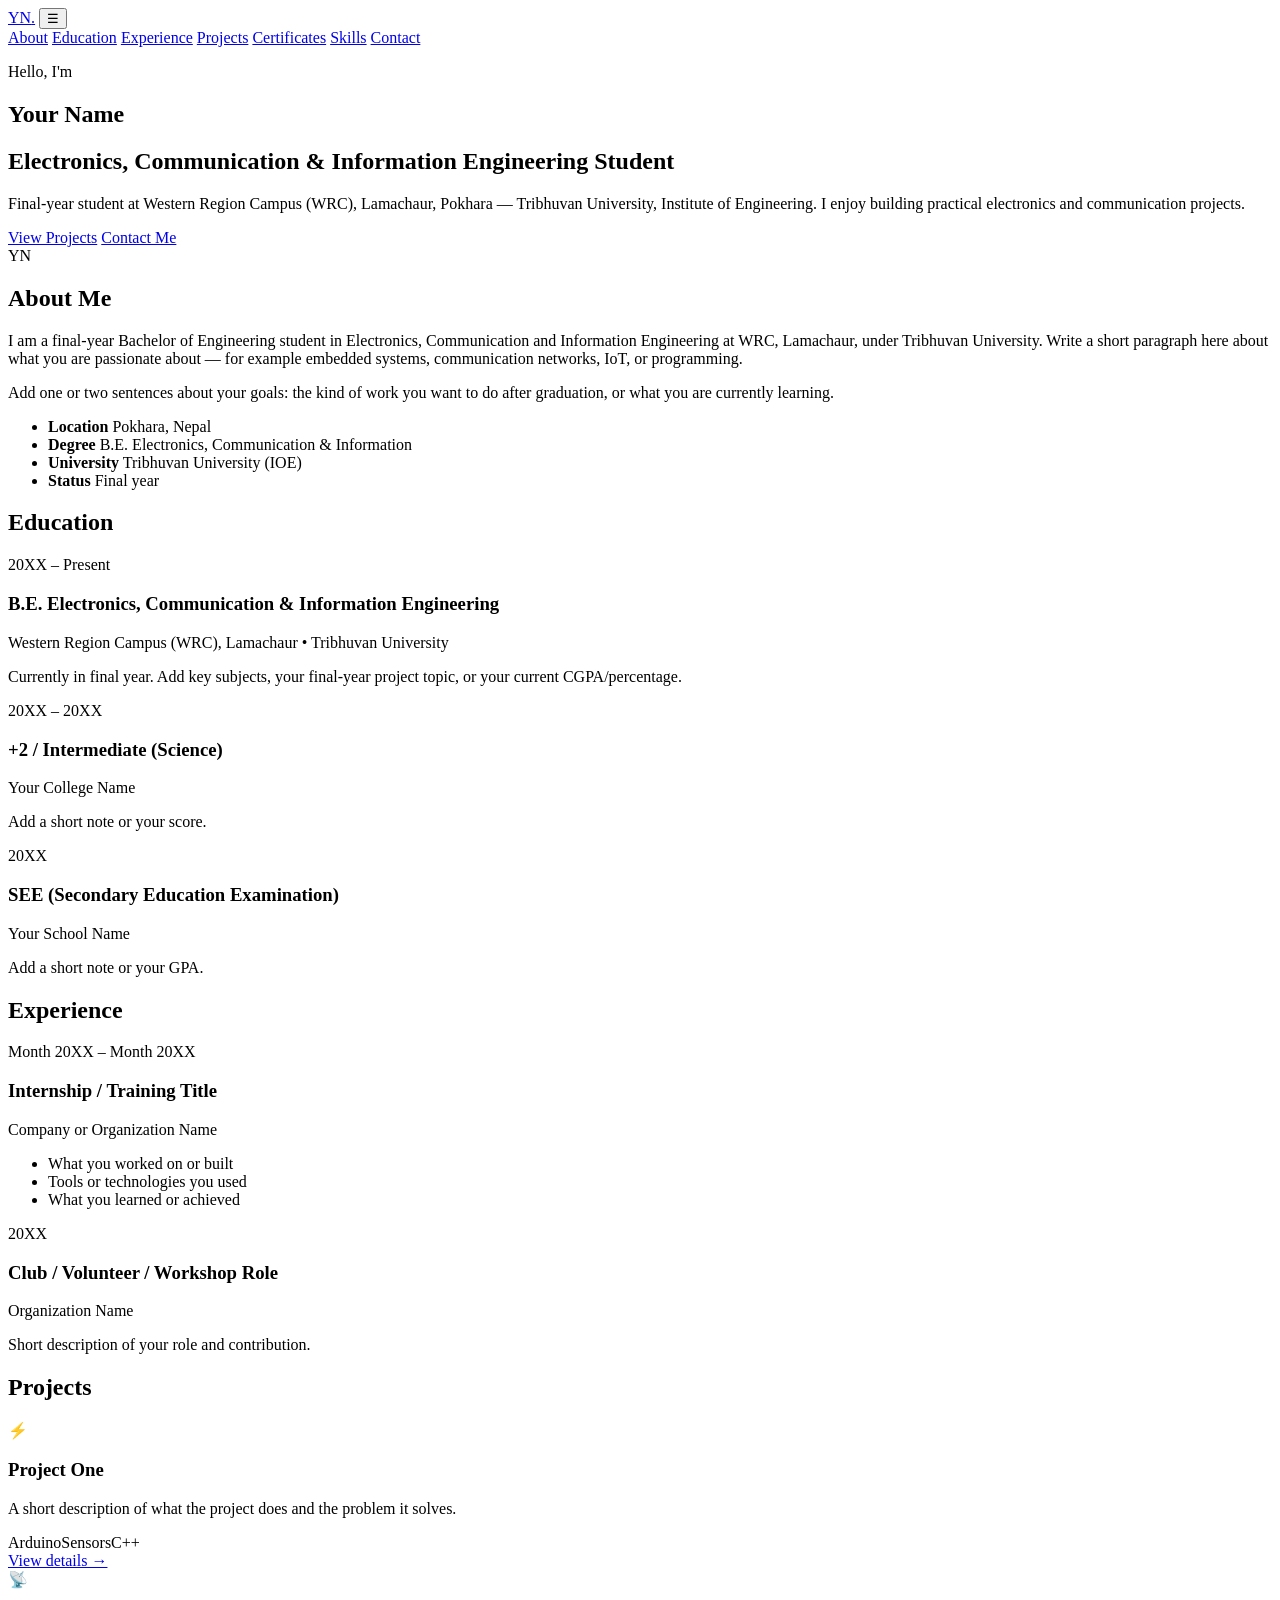
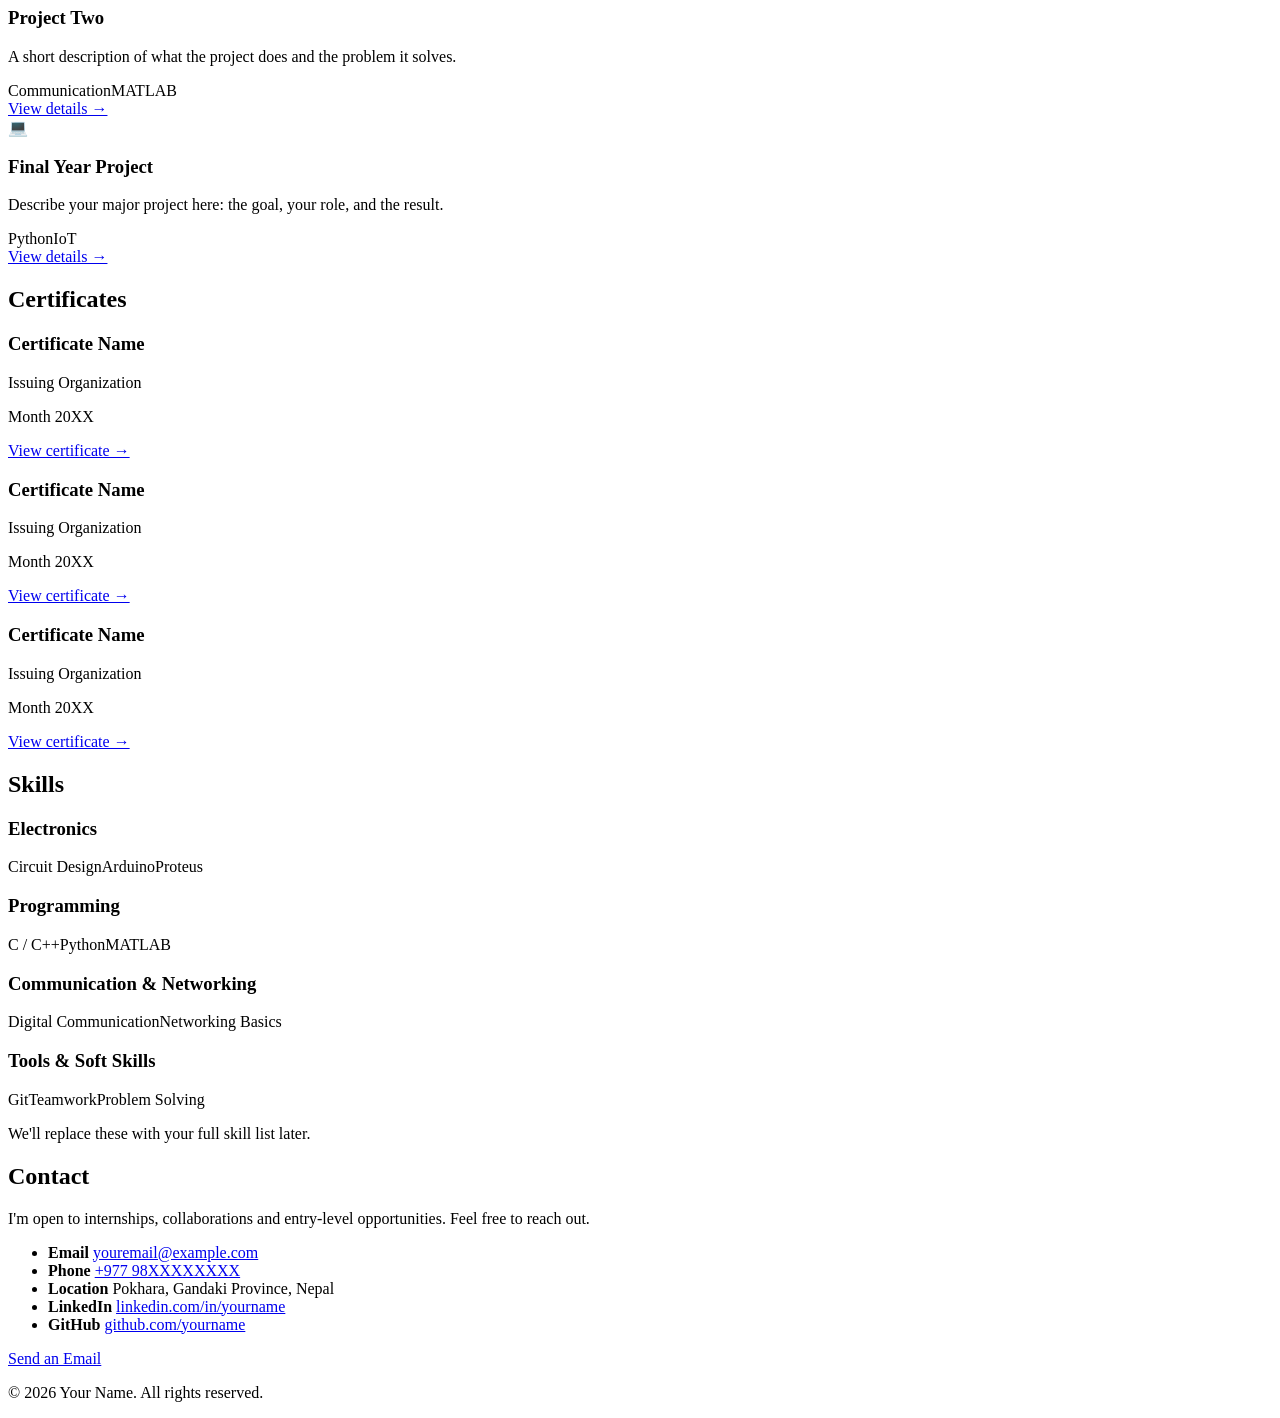
==== index.html @ 33288a75 "Update of code" ====
<!DOCTYPE html>
<html lang="en">
<head>
  <meta charset="utf-8" />
  <meta name="viewport" content="width=device-width, initial-scale=1" />
  <title>Your Name | Electronics & Communication Engineering</title>
  <meta name="description" content="Portfolio of Your Name, final-year Electronics, Communication and Information Engineering student at WRC, Lamachaur, Tribhuvan University." />
  <link rel="stylesheet" href="style.css" />
</head>
<body>

  <!-- ===== NAVIGATION ===== -->
  <header class="nav">
    <div class="container nav-inner">
      <a href="#home" class="logo">YN<span>.</span></a>
      <button class="menu-btn" aria-label="Toggle menu" onclick="document.querySelector('.nav-links').classList.toggle('open')">&#9776;</button>
      <nav class="nav-links" onclick="this.classList.remove('open')">
        <a href="#about">About</a>
        <a href="#education">Education</a>
        <a href="#experience">Experience</a>
        <a href="#projects">Projects</a>
        <a href="#certificates">Certificates</a>
        <a href="#skills">Skills</a>
        <a href="#contact" class="btn small">Contact</a>
      </nav>
    </div>
  </header>

  <!-- ===== HERO ===== -->
  <section id="home" class="hero">
    <div class="container hero-inner">
      <div class="hero-text">
        <p class="eyebrow">Hello, I'm</p>
        <h1>Your Name</h1>
        <h2>Electronics, Communication &amp; Information Engineering Student</h2>
        <p class="lead">Final-year student at Western Region Campus (WRC), Lamachaur, Pokhara &mdash; Tribhuvan University, Institute of Engineering. I enjoy building practical electronics and communication projects.</p>
        <div class="hero-actions">
          <a href="#projects" class="btn">View Projects</a>
          <a href="#contact" class="btn outline">Contact Me</a>
        </div>
      </div>
      <div class="hero-photo">
        <!-- Replace with your photo: put it in an "images" folder and use <img src="images/me.jpg" alt="Your Name"> -->
        <div class="photo-placeholder">YN</div>
      </div>
    </div>
  </section>

  <main>

    <!-- ===== ABOUT ===== -->
    <section id="about" class="section">
      <div class="container">
        <h2 class="section-title">About Me</h2>
        <div class="about-grid">
          <div>
            <p>I am a final-year Bachelor of Engineering student in Electronics, Communication and Information Engineering at WRC, Lamachaur, under Tribhuvan University. Write a short paragraph here about what you are passionate about &mdash; for example embedded systems, communication networks, IoT, or programming.</p>
            <p>Add one or two sentences about your goals: the kind of work you want to do after graduation, or what you are currently learning.</p>
          </div>
          <ul class="facts">
            <li><strong>Location</strong> Pokhara, Nepal</li>
            <li><strong>Degree</strong> B.E. Electronics, Communication &amp; Information</li>
            <li><strong>University</strong> Tribhuvan University (IOE)</li>
            <li><strong>Status</strong> Final year</li>
          </ul>
        </div>
      </div>
    </section>

    <!-- ===== EDUCATION ===== -->
    <section id="education" class="section alt">
      <div class="container">
        <h2 class="section-title">Education</h2>
        <div class="timeline">
          <div class="item">
            <span class="date">20XX &ndash; Present</span>
            <h3>B.E. Electronics, Communication &amp; Information Engineering</h3>
            <p class="place">Western Region Campus (WRC), Lamachaur &bull; Tribhuvan University</p>
            <p>Currently in final year. Add key subjects, your final-year project topic, or your current CGPA/percentage.</p>
          </div>
          <div class="item">
            <span class="date">20XX &ndash; 20XX</span>
            <h3>+2 / Intermediate (Science)</h3>
            <p class="place">Your College Name</p>
            <p>Add a short note or your score.</p>
          </div>
          <div class="item">
            <span class="date">20XX</span>
            <h3>SEE (Secondary Education Examination)</h3>
            <p class="place">Your School Name</p>
            <p>Add a short note or your GPA.</p>
          </div>
        </div>
      </div>
    </section>

    <!-- ===== EXPERIENCE ===== -->
    <section id="experience" class="section">
      <div class="container">
        <h2 class="section-title">Experience</h2>
        <div class="timeline">
          <div class="item">
            <span class="date">Month 20XX &ndash; Month 20XX</span>
            <h3>Internship / Training Title</h3>
            <p class="place">Company or Organization Name</p>
            <ul>
              <li>What you worked on or built</li>
              <li>Tools or technologies you used</li>
              <li>What you learned or achieved</li>
            </ul>
          </div>
          <div class="item">
            <span class="date">20XX</span>
            <h3>Club / Volunteer / Workshop Role</h3>
            <p class="place">Organization Name</p>
            <p>Short description of your role and contribution.</p>
          </div>
        </div>
      </div>
    </section>

    <!-- ===== PROJECTS ===== -->
    <section id="projects" class="section alt">
      <div class="container">
        <h2 class="section-title">Projects</h2>
        <div class="cards">
          <article class="card">
            <div class="card-top">&#9889;</div>
            <h3>Project One</h3>
            <p>A short description of what the project does and the problem it solves.</p>
            <div class="tags"><span>Arduino</span><span>Sensors</span><span>C++</span></div>
            <a href="#" class="link">View details &rarr;</a>
          </article>
          <article class="card">
            <div class="card-top">&#128225;</div>
            <h3>Project Two</h3>
            <p>A short description of what the project does and the problem it solves.</p>
            <div class="tags"><span>Communication</span><span>MATLAB</span></div>
            <a href="#" class="link">View details &rarr;</a>
          </article>
          <article class="card">
            <div class="card-top">&#128187;</div>
            <h3>Final Year Project</h3>
            <p>Describe your major project here: the goal, your role, and the result.</p>
            <div class="tags"><span>Python</span><span>IoT</span></div>
            <a href="#" class="link">View details &rarr;</a>
          </article>
        </div>
      </div>
    </section>

    <!-- ===== CERTIFICATES ===== -->
    <section id="certificates" class="section">
      <div class="container">
        <h2 class="section-title">Certificates</h2>
        <div class="cards">
          <article class="card cert">
            <h3>Certificate Name</h3>
            <p class="place">Issuing Organization</p>
            <p class="date-line">Month 20XX</p>
            <a href="#" class="link">View certificate &rarr;</a>
          </article>
          <article class="card cert">
            <h3>Certificate Name</h3>
            <p class="place">Issuing Organization</p>
            <p class="date-line">Month 20XX</p>
            <a href="#" class="link">View certificate &rarr;</a>
          </article>
          <article class="card cert">
            <h3>Certificate Name</h3>
            <p class="place">Issuing Organization</p>
            <p class="date-line">Month 20XX</p>
            <a href="#" class="link">View certificate &rarr;</a>
          </article>
        </div>
      </div>
    </section>

    <!-- ===== SKILLS ===== -->
    <section id="skills" class="section alt">
      <div class="container">
        <h2 class="section-title">Skills</h2>
        <div class="skills">
          <div class="skill-group">
            <h3>Electronics</h3>
            <div class="tags"><span>Circuit Design</span><span>Arduino</span><span>Proteus</span></div>
          </div>
          <div class="skill-group">
            <h3>Programming</h3>
            <div class="tags"><span>C / C++</span><span>Python</span><span>MATLAB</span></div>
          </div>
          <div class="skill-group">
            <h3>Communication &amp; Networking</h3>
            <div class="tags"><span>Digital Communication</span><span>Networking Basics</span></div>
          </div>
          <div class="skill-group">
            <h3>Tools &amp; Soft Skills</h3>
            <div class="tags"><span>Git</span><span>Teamwork</span><span>Problem Solving</span></div>
          </div>
        </div>
        <p class="note">We'll replace these with your full skill list later.</p>
      </div>
    </section>

    <!-- ===== CONTACT ===== -->
    <section id="contact" class="section">
      <div class="container">
        <h2 class="section-title">Contact</h2>
        <div class="contact-box">
          <p>I'm open to internships, collaborations and entry-level opportunities. Feel free to reach out.</p>
          <ul class="contact-list">
            <li><strong>Email</strong> <a href="mailto:youremail@example.com">youremail@example.com</a></li>
            <li><strong>Phone</strong> <a href="tel:+9779800000000">+977 98XXXXXXXX</a></li>
            <li><strong>Location</strong> Pokhara, Gandaki Province, Nepal</li>
            <li><strong>LinkedIn</strong> <a href="#">linkedin.com/in/yourname</a></li>
            <li><strong>GitHub</strong> <a href="#">github.com/yourname</a></li>
          </ul>
          <a href="mailto:youremail@example.com" class="btn">Send an Email</a>
        </div>
      </div>
    </section>

  </main>

  <footer class="footer">
    <div class="container">
      <p>&copy; <span id="year">2026</span> Your Name. All rights reserved.</p>
    </div>
  </footer>

  <script>
    document.getElementById('year').textContent = new Date().getFullYear();
  </script>
</body>
</html>
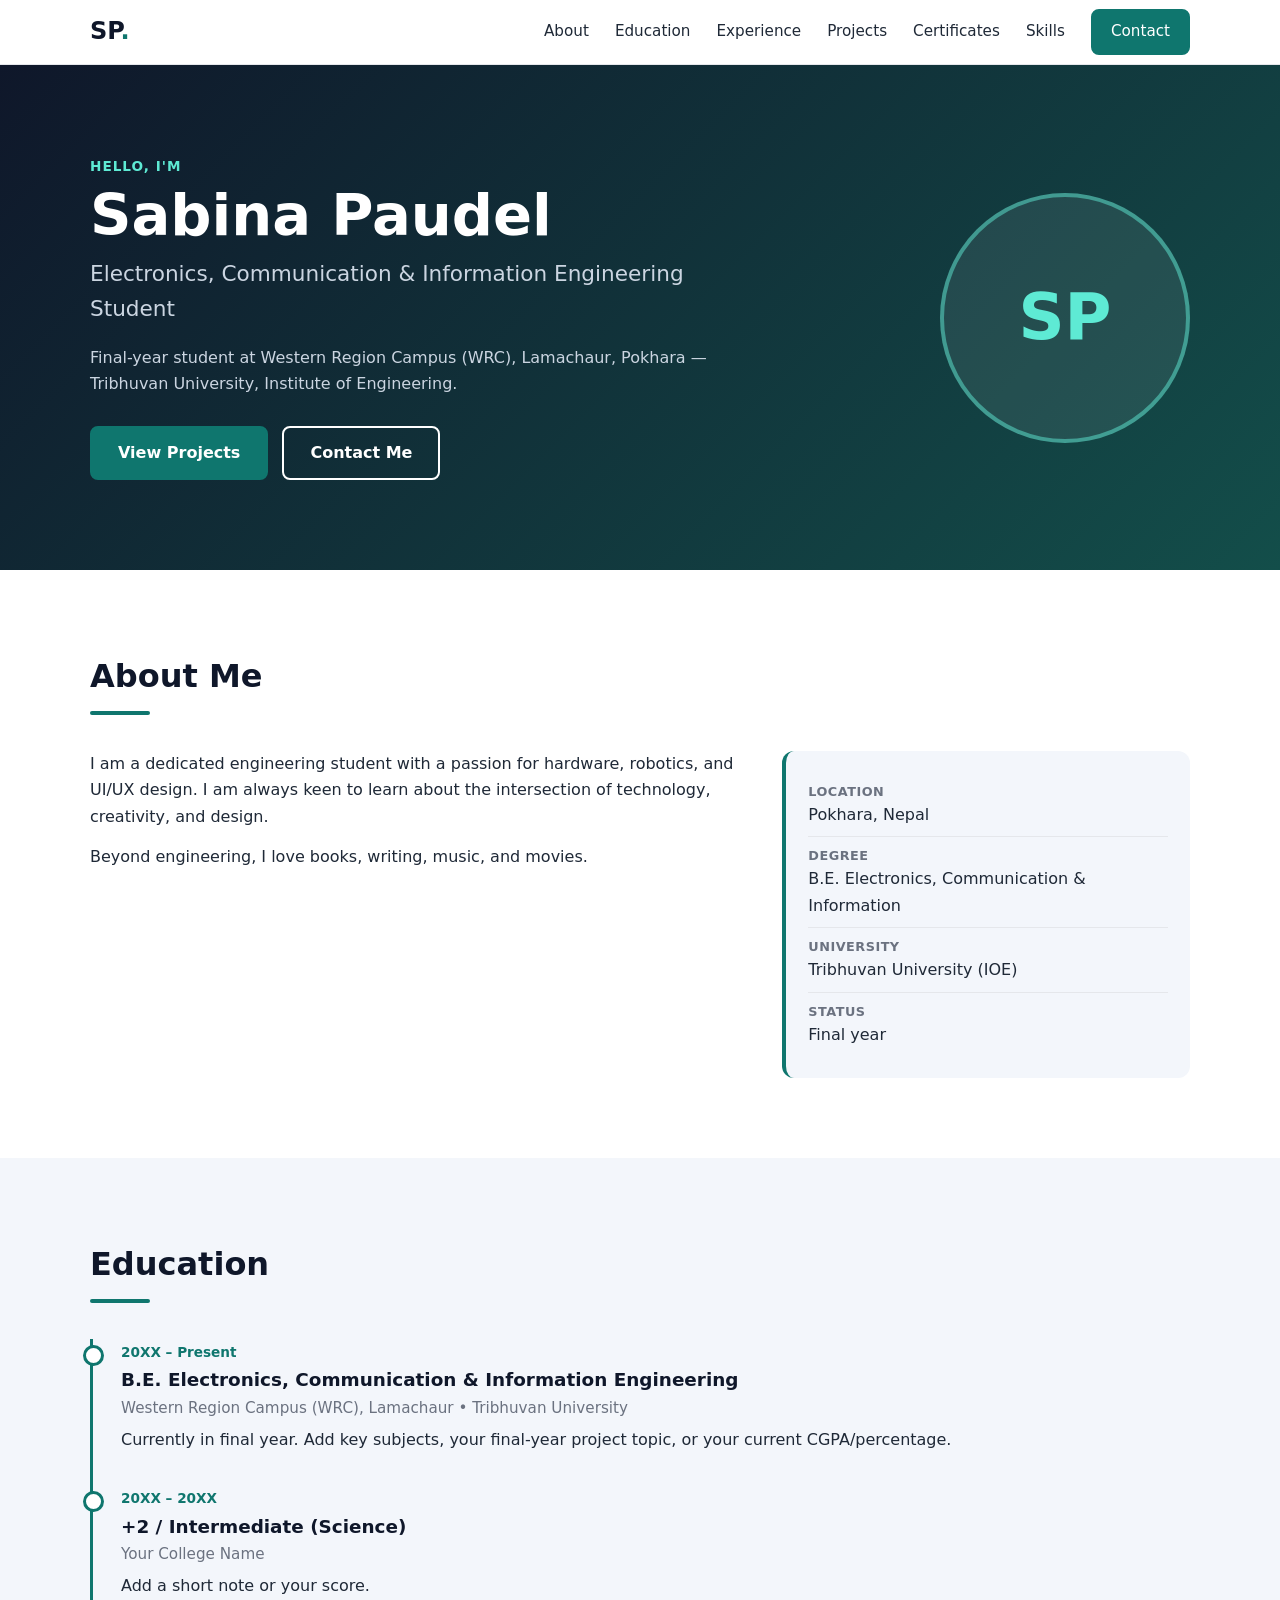
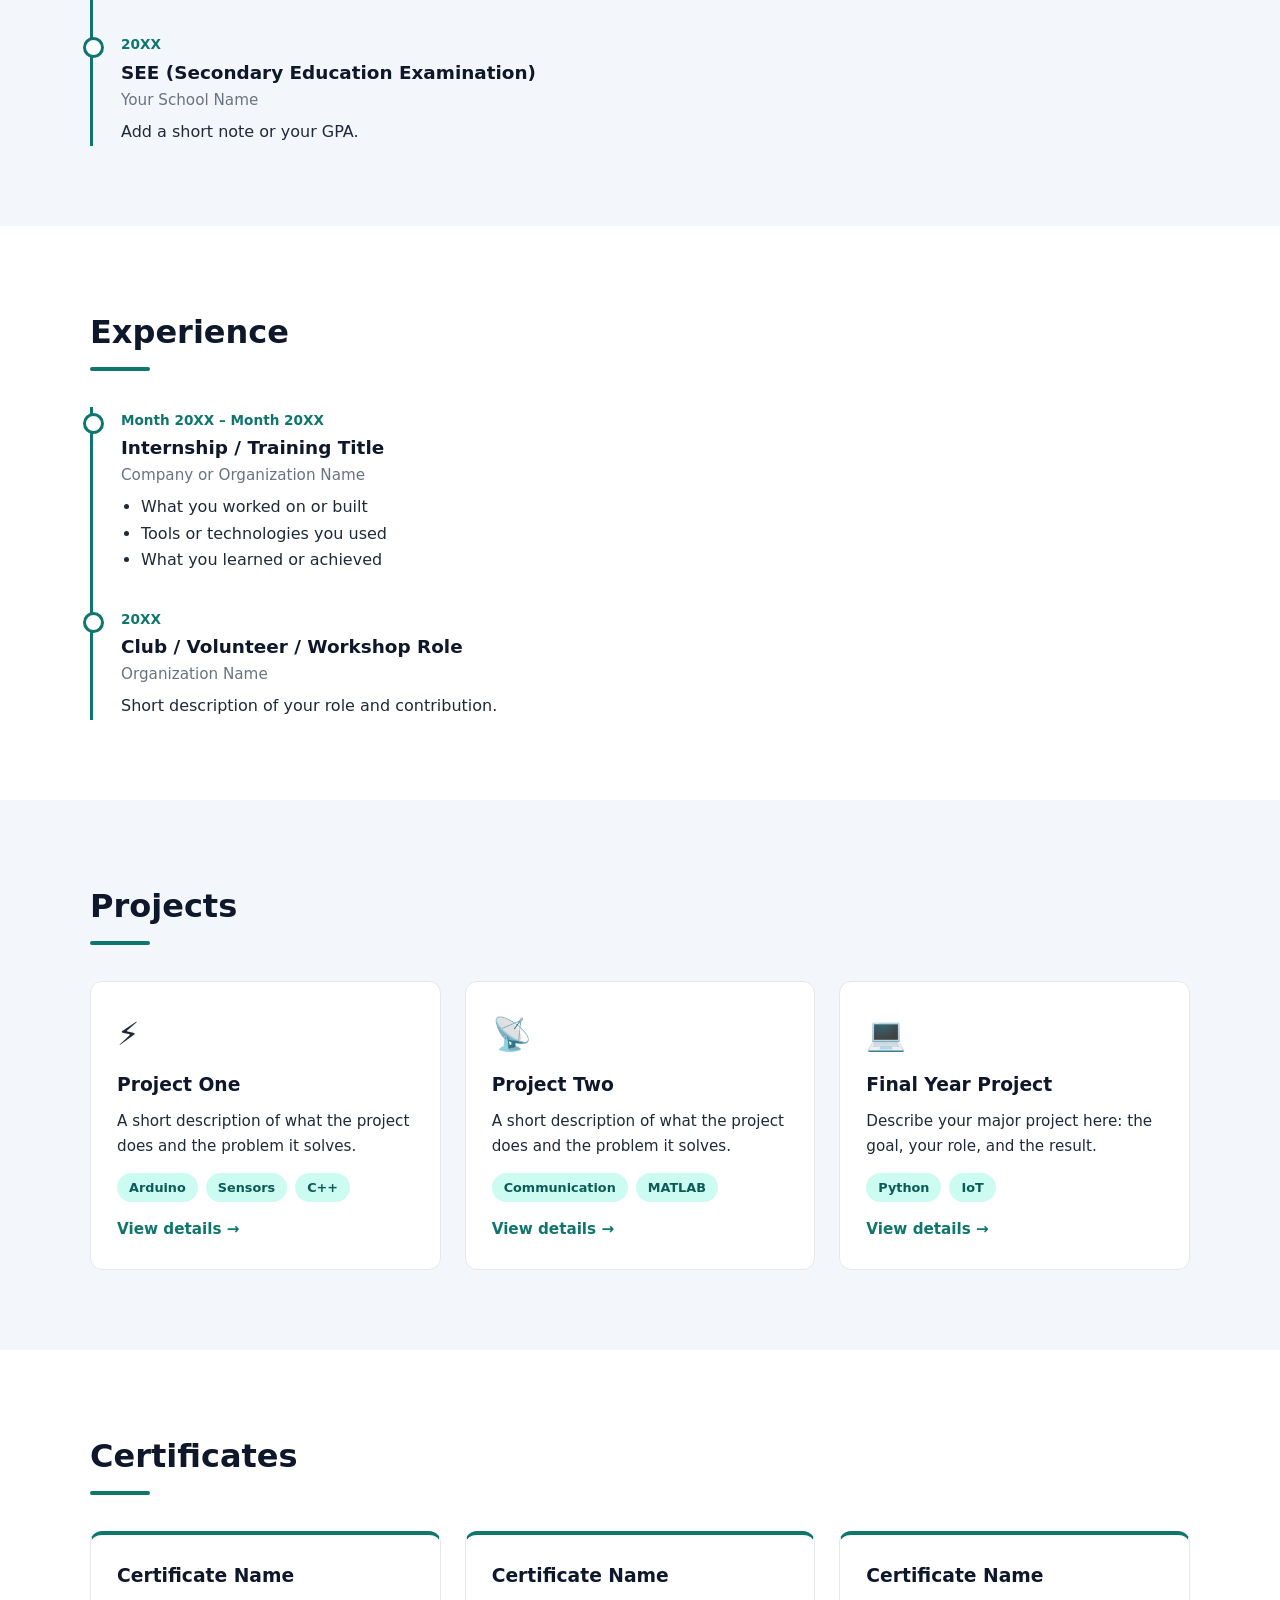
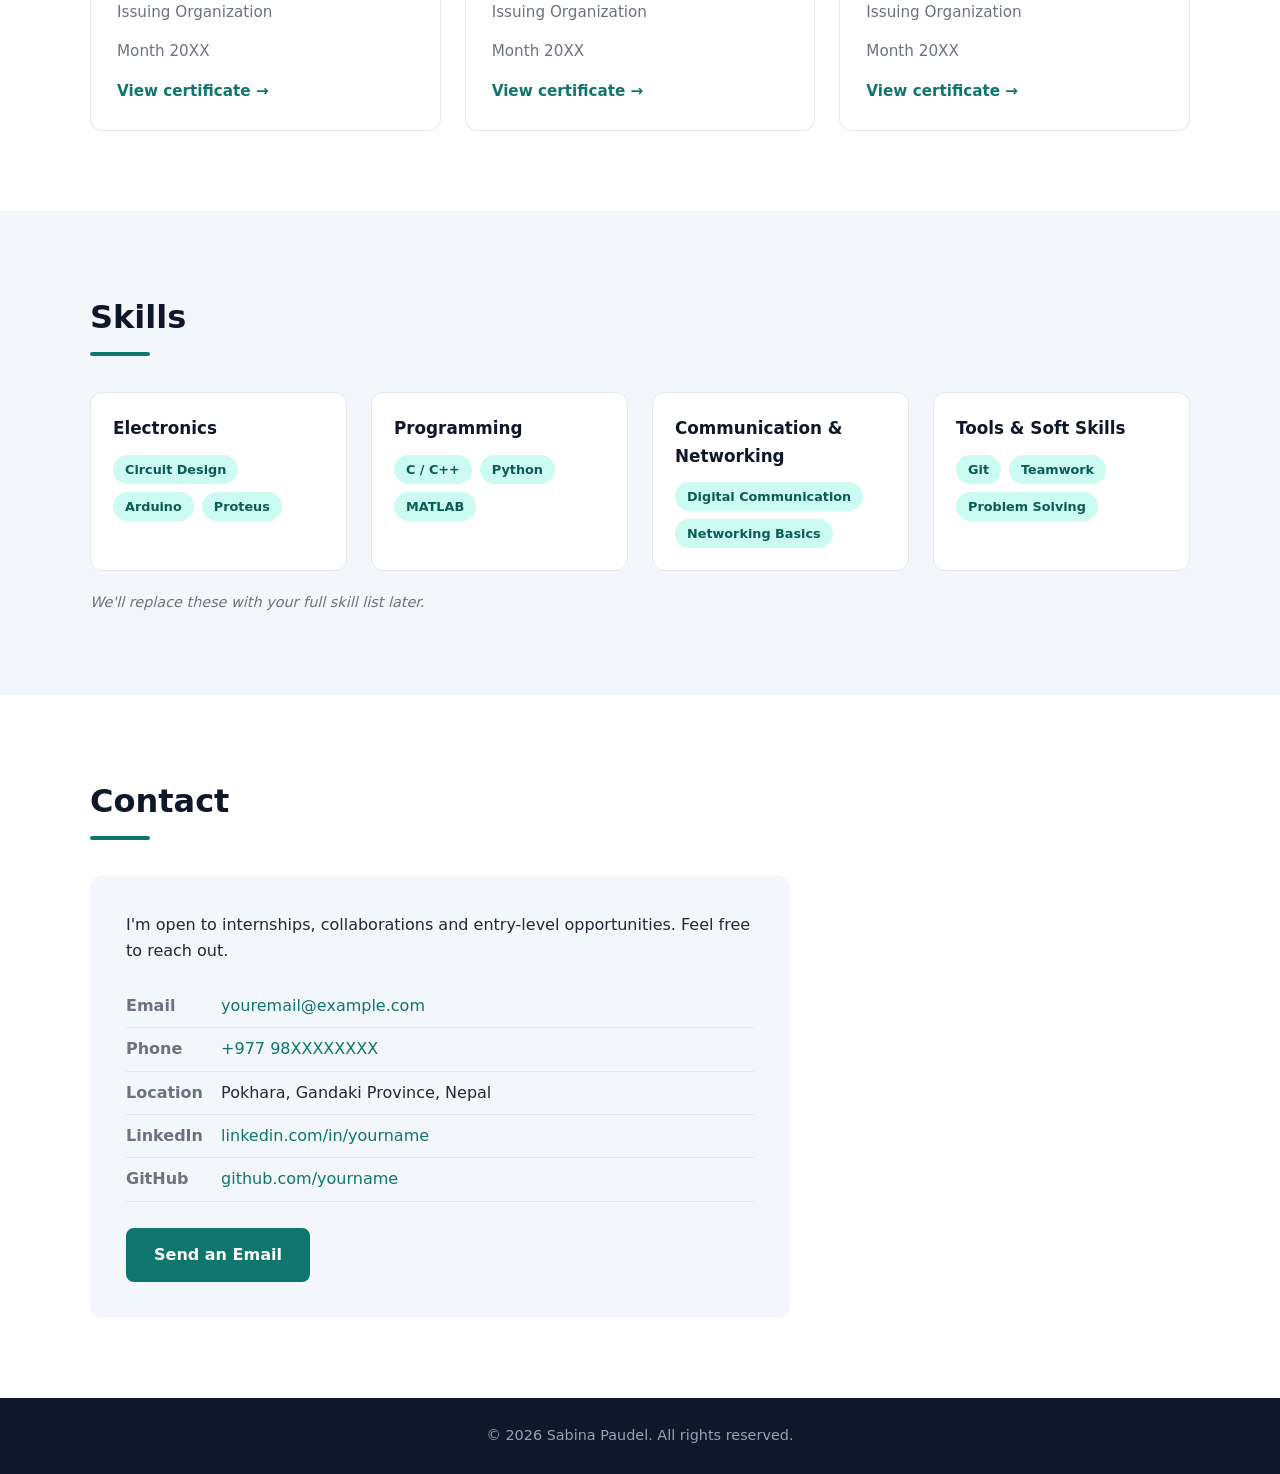
==== commit 037ef2f4: "Update index.html with new personal details" ====
--- a/index.html
+++ b/index.html
@@ -3,8 +3,8 @@
 <head>
   <meta charset="utf-8" />
   <meta name="viewport" content="width=device-width, initial-scale=1" />
-  <title>Your Name | Electronics & Communication Engineering</title>
-  <meta name="description" content="Portfolio of Your Name, final-year Electronics, Communication and Information Engineering student at WRC, Lamachaur, Tribhuvan University." />
+  <title>Sabina Paudel | Electronics & Communication Engineering</title>
+  <meta name="description" content="Portfolio of Sabina Paudel, final-year Electronics, Communication and Information Engineering student at WRC, Lamachaur, Tribhuvan University." />
   <link rel="stylesheet" href="style.css" />
 </head>
 <body>
@@ -12,7 +12,7 @@
   <!-- ===== NAVIGATION ===== -->
   <header class="nav">
     <div class="container nav-inner">
-      <a href="#home" class="logo">YN<span>.</span></a>
+      <a href="#home" class="logo">SP<span>.</span></a>
       <button class="menu-btn" aria-label="Toggle menu" onclick="document.querySelector('.nav-links').classList.toggle('open')">&#9776;</button>
       <nav class="nav-links" onclick="this.classList.remove('open')">
         <a href="#about">About</a>
@@ -31,17 +31,17 @@
     <div class="container hero-inner">
       <div class="hero-text">
         <p class="eyebrow">Hello, I'm</p>
-        <h1>Your Name</h1>
+        <h1>Sabina Paudel</h1>
         <h2>Electronics, Communication &amp; Information Engineering Student</h2>
-        <p class="lead">Final-year student at Western Region Campus (WRC), Lamachaur, Pokhara &mdash; Tribhuvan University, Institute of Engineering. I enjoy building practical electronics and communication projects.</p>
+        <p class="lead">Final-year student at Western Region Campus (WRC), Lamachaur, Pokhara &mdash; Tribhuvan University, Institute of Engineering.</p>
         <div class="hero-actions">
           <a href="#projects" class="btn">View Projects</a>
           <a href="#contact" class="btn outline">Contact Me</a>
         </div>
       </div>
       <div class="hero-photo">
-        <!-- Replace with your photo: put it in an "images" folder and use <img src="images/me.jpg" alt="Your Name"> -->
-        <div class="photo-placeholder">YN</div>
+        <!-- Replace with your photo: upload it to the repo and use <img src="sabina.jpg" alt="Sabina Paudel"> -->
+        <div class="photo-placeholder">SP</div>
       </div>
     </div>
   </section>
@@ -54,8 +54,8 @@
         <h2 class="section-title">About Me</h2>
         <div class="about-grid">
           <div>
-            <p>I am a final-year Bachelor of Engineering student in Electronics, Communication and Information Engineering at WRC, Lamachaur, under Tribhuvan University. Write a short paragraph here about what you are passionate about &mdash; for example embedded systems, communication networks, IoT, or programming.</p>
-            <p>Add one or two sentences about your goals: the kind of work you want to do after graduation, or what you are currently learning.</p>
+            <p>I am a dedicated engineering student with a passion for hardware, robotics, and UI/UX design. I am always keen to learn about the intersection of technology, creativity, and design.</p>
+            <p>Beyond engineering, I love books, writing, music, and movies.</p>
           </div>
           <ul class="facts">
             <li><strong>Location</strong> Pokhara, Nepal</li>
@@ -224,7 +224,7 @@
 
   <footer class="footer">
     <div class="container">
-      <p>&copy; <span id="year">2026</span> Your Name. All rights reserved.</p>
+      <p>&copy; <span id="year">2026</span> Sabina Paudel. All rights reserved.</p>
     </div>
   </footer>
 
--- a/style.css
+++ b/style.css
@@ -0,0 +1,176 @@
+/* ===== Basics ===== */
+:root {
+  --bg: #ffffff;
+  --bg-alt: #f3f6fb;
+  --text: #1f2937;
+  --muted: #6b7280;
+  --primary: #0f766e;      /* change this one color to restyle the site */
+  --primary-dark: #0b5c56;
+  --dark: #0f172a;
+  --card: #ffffff;
+  --border: #e5e7eb;
+  --radius: 12px;
+}
+
+* { box-sizing: border-box; margin: 0; padding: 0; }
+html { scroll-behavior: smooth; scroll-padding-top: 70px; }
+body {
+  font-family: "Segoe UI", system-ui, -apple-system, Roboto, Arial, sans-serif;
+  color: var(--text);
+  background: var(--bg);
+  line-height: 1.65;
+}
+a { color: var(--primary); text-decoration: none; }
+ul { list-style: none; }
+.container { width: min(1100px, 92%); margin: 0 auto; }
+
+/* ===== Buttons ===== */
+.btn {
+  display: inline-block;
+  padding: 12px 26px;
+  background: var(--primary);
+  color: #fff;
+  border: 2px solid var(--primary);
+  border-radius: 8px;
+  font-weight: 600;
+  transition: 0.2s;
+}
+.btn:hover { background: var(--primary-dark); border-color: var(--primary-dark); }
+.btn.outline { background: transparent; color: #fff; border-color: #fff; }
+.btn.outline:hover { background: #fff; color: var(--dark); }
+.btn.small { padding: 8px 18px; color: #fff; }
+
+/* ===== Navigation ===== */
+.nav {
+  position: sticky; top: 0; z-index: 100;
+  background: rgba(255, 255, 255, 0.95);
+  backdrop-filter: blur(6px);
+  border-bottom: 1px solid var(--border);
+}
+.nav-inner { display: flex; align-items: center; justify-content: space-between; height: 64px; }
+.logo { font-size: 1.5rem; font-weight: 800; color: var(--dark); }
+.logo span { color: var(--primary); }
+.nav-links { display: flex; align-items: center; gap: 26px; }
+.nav-links a { color: var(--text); font-weight: 500; font-size: 0.95rem; }
+.nav-links a:hover { color: var(--primary); }
+.nav-links a.btn { color: #fff; }
+.menu-btn { display: none; background: none; border: none; font-size: 1.7rem; cursor: pointer; color: var(--dark); }
+
+/* ===== Hero ===== */
+.hero {
+  background: linear-gradient(135deg, var(--dark) 0%, #134e4a 100%);
+  color: #fff;
+  padding: 90px 0;
+}
+.hero-inner { display: flex; align-items: center; justify-content: space-between; gap: 40px; }
+.hero-text { max-width: 620px; }
+.eyebrow { color: #5eead4; font-weight: 600; letter-spacing: 1px; text-transform: uppercase; font-size: 0.85rem; }
+.hero h1 { font-size: clamp(2.4rem, 6vw, 3.6rem); line-height: 1.15; margin: 6px 0; }
+.hero h2 { font-size: clamp(1.05rem, 2.5vw, 1.35rem); font-weight: 500; color: #cbd5e1; margin-bottom: 18px; }
+.lead { color: #cbd5e1; margin-bottom: 28px; }
+.hero-actions { display: flex; gap: 14px; flex-wrap: wrap; }
+.photo-placeholder {
+  width: 250px; height: 250px; border-radius: 50%;
+  display: grid; place-items: center;
+  font-size: 4rem; font-weight: 800; color: #5eead4;
+  background: rgba(255, 255, 255, 0.08);
+  border: 4px solid rgba(94, 234, 212, 0.5);
+}
+.hero-photo img { width: 250px; height: 250px; border-radius: 50%; object-fit: cover; border: 4px solid rgba(94, 234, 212, 0.5); }
+
+/* ===== Sections ===== */
+.section { padding: 80px 0; }
+.section.alt { background: var(--bg-alt); }
+.section-title {
+  font-size: 2rem; color: var(--dark);
+  margin-bottom: 36px; position: relative; padding-bottom: 12px;
+}
+.section-title::after {
+  content: ""; position: absolute; left: 0; bottom: 0;
+  width: 60px; height: 4px; background: var(--primary); border-radius: 2px;
+}
+
+/* ===== About ===== */
+.about-grid { display: grid; grid-template-columns: 1.6fr 1fr; gap: 40px; }
+.about-grid p { margin-bottom: 14px; }
+.facts {
+  background: var(--bg-alt); border-left: 4px solid var(--primary);
+  border-radius: var(--radius); padding: 22px;
+}
+.facts li { padding: 8px 0; border-bottom: 1px solid var(--border); }
+.facts li:last-child { border-bottom: none; }
+.facts strong { display: block; font-size: 0.8rem; text-transform: uppercase; letter-spacing: 0.5px; color: var(--muted); }
+
+/* ===== Timeline (Education / Experience) ===== */
+.timeline { border-left: 3px solid var(--primary); padding-left: 28px; }
+.timeline .item { position: relative; margin-bottom: 32px; }
+.timeline .item:last-child { margin-bottom: 0; }
+.timeline .item::before {
+  content: ""; position: absolute; left: -38px; top: 6px;
+  width: 15px; height: 15px; border-radius: 50%;
+  background: #fff; border: 3px solid var(--primary);
+}
+.date { display: inline-block; font-size: 0.85rem; font-weight: 600; color: var(--primary); }
+.timeline h3 { color: var(--dark); font-size: 1.15rem; }
+.place { color: var(--muted); font-size: 0.95rem; margin-bottom: 6px; }
+.timeline ul { list-style: disc; padding-left: 20px; }
+
+/* ===== Cards (Projects / Certificates) ===== */
+.cards { display: grid; grid-template-columns: repeat(auto-fit, minmax(270px, 1fr)); gap: 24px; }
+.card {
+  background: var(--card); border: 1px solid var(--border);
+  border-radius: var(--radius); padding: 26px;
+  transition: 0.25s;
+}
+.card:hover { transform: translateY(-6px); box-shadow: 0 14px 30px rgba(15, 23, 42, 0.1); }
+.card-top { font-size: 2rem; margin-bottom: 10px; }
+.card h3 { color: var(--dark); margin-bottom: 8px; }
+.card p { margin-bottom: 14px; font-size: 0.95rem; }
+.card.cert { border-top: 4px solid var(--primary); }
+.date-line { color: var(--muted); font-size: 0.85rem; }
+.link { font-weight: 600; font-size: 0.95rem; }
+.link:hover { text-decoration: underline; }
+
+/* ===== Tags & Skills ===== */
+.tags { display: flex; flex-wrap: wrap; gap: 8px; margin-bottom: 14px; }
+.tags span {
+  background: #ccfbf1; color: var(--primary-dark);
+  padding: 4px 12px; border-radius: 999px; font-size: 0.8rem; font-weight: 600;
+}
+.skills { display: grid; grid-template-columns: repeat(auto-fit, minmax(240px, 1fr)); gap: 24px; }
+.skill-group { background: #fff; border: 1px solid var(--border); border-radius: var(--radius); padding: 22px; }
+.skill-group h3 { margin-bottom: 12px; color: var(--dark); font-size: 1.05rem; }
+.skill-group .tags { margin-bottom: 0; }
+.note { margin-top: 20px; color: var(--muted); font-size: 0.9rem; font-style: italic; }
+
+/* ===== Contact ===== */
+.contact-box {
+  background: var(--bg-alt); border-radius: var(--radius);
+  padding: 36px; max-width: 700px;
+}
+.contact-box > p { margin-bottom: 20px; }
+.contact-list { margin-bottom: 26px; }
+.contact-list li { padding: 8px 0; border-bottom: 1px solid var(--border); }
+.contact-list strong { display: inline-block; width: 90px; color: var(--muted); font-weight: 600; }
+
+/* ===== Footer ===== */
+.footer { background: var(--dark); color: #94a3b8; text-align: center; padding: 26px 0; font-size: 0.9rem; }
+
+/* ===== Mobile ===== */
+@media (max-width: 800px) {
+  .menu-btn { display: block; }
+  .nav-links {
+    display: none; position: absolute; top: 64px; left: 0; right: 0;
+    flex-direction: column; align-items: flex-start; gap: 0;
+    background: #fff; border-bottom: 1px solid var(--border); padding: 10px 4%;
+  }
+  .nav-links.open { display: flex; }
+  .nav-links a { padding: 10px 0; width: 100%; }
+  .nav-links a.btn { width: auto; margin: 8px 0; }
+  .hero { padding: 60px 0; }
+  .hero-inner { flex-direction: column-reverse; text-align: center; }
+  .hero-actions { justify-content: center; }
+  .photo-placeholder, .hero-photo img { width: 180px; height: 180px; font-size: 3rem; }
+  .about-grid { grid-template-columns: 1fr; }
+  .section { padding: 60px 0; }
+}
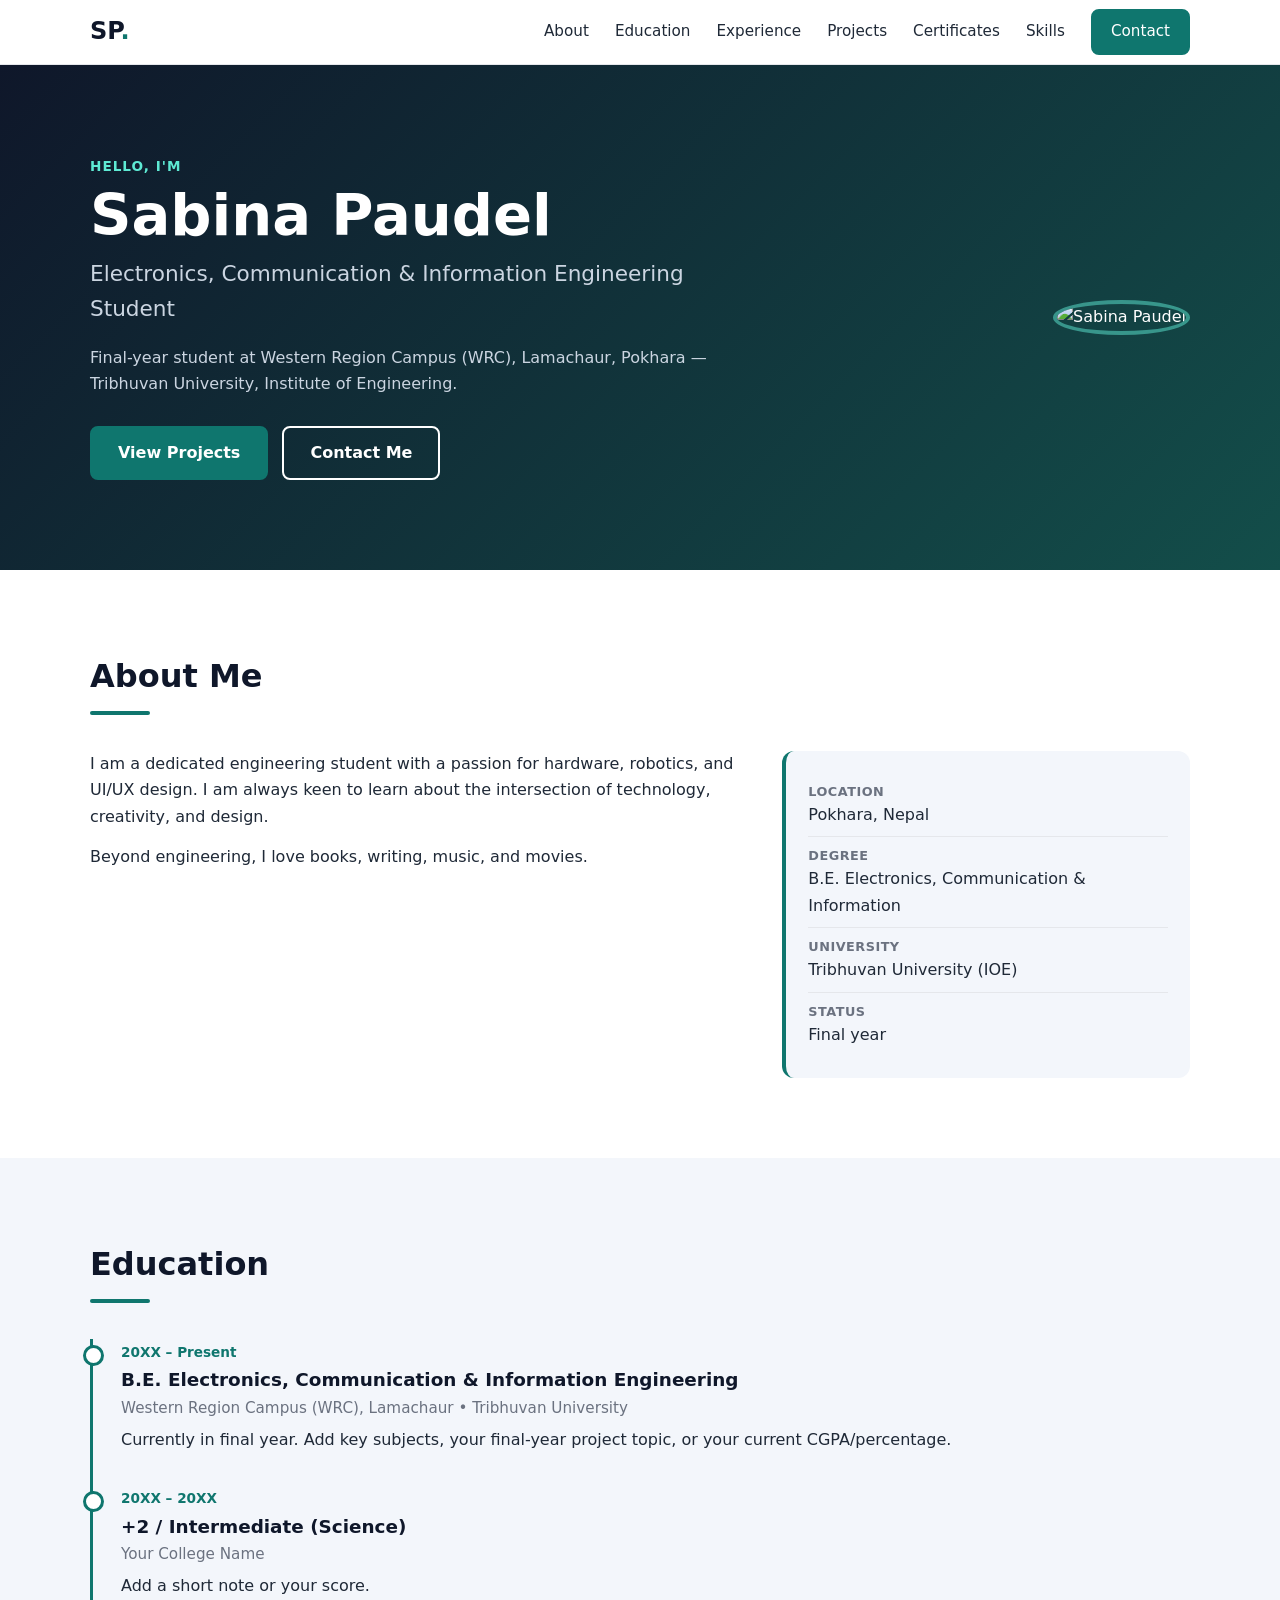
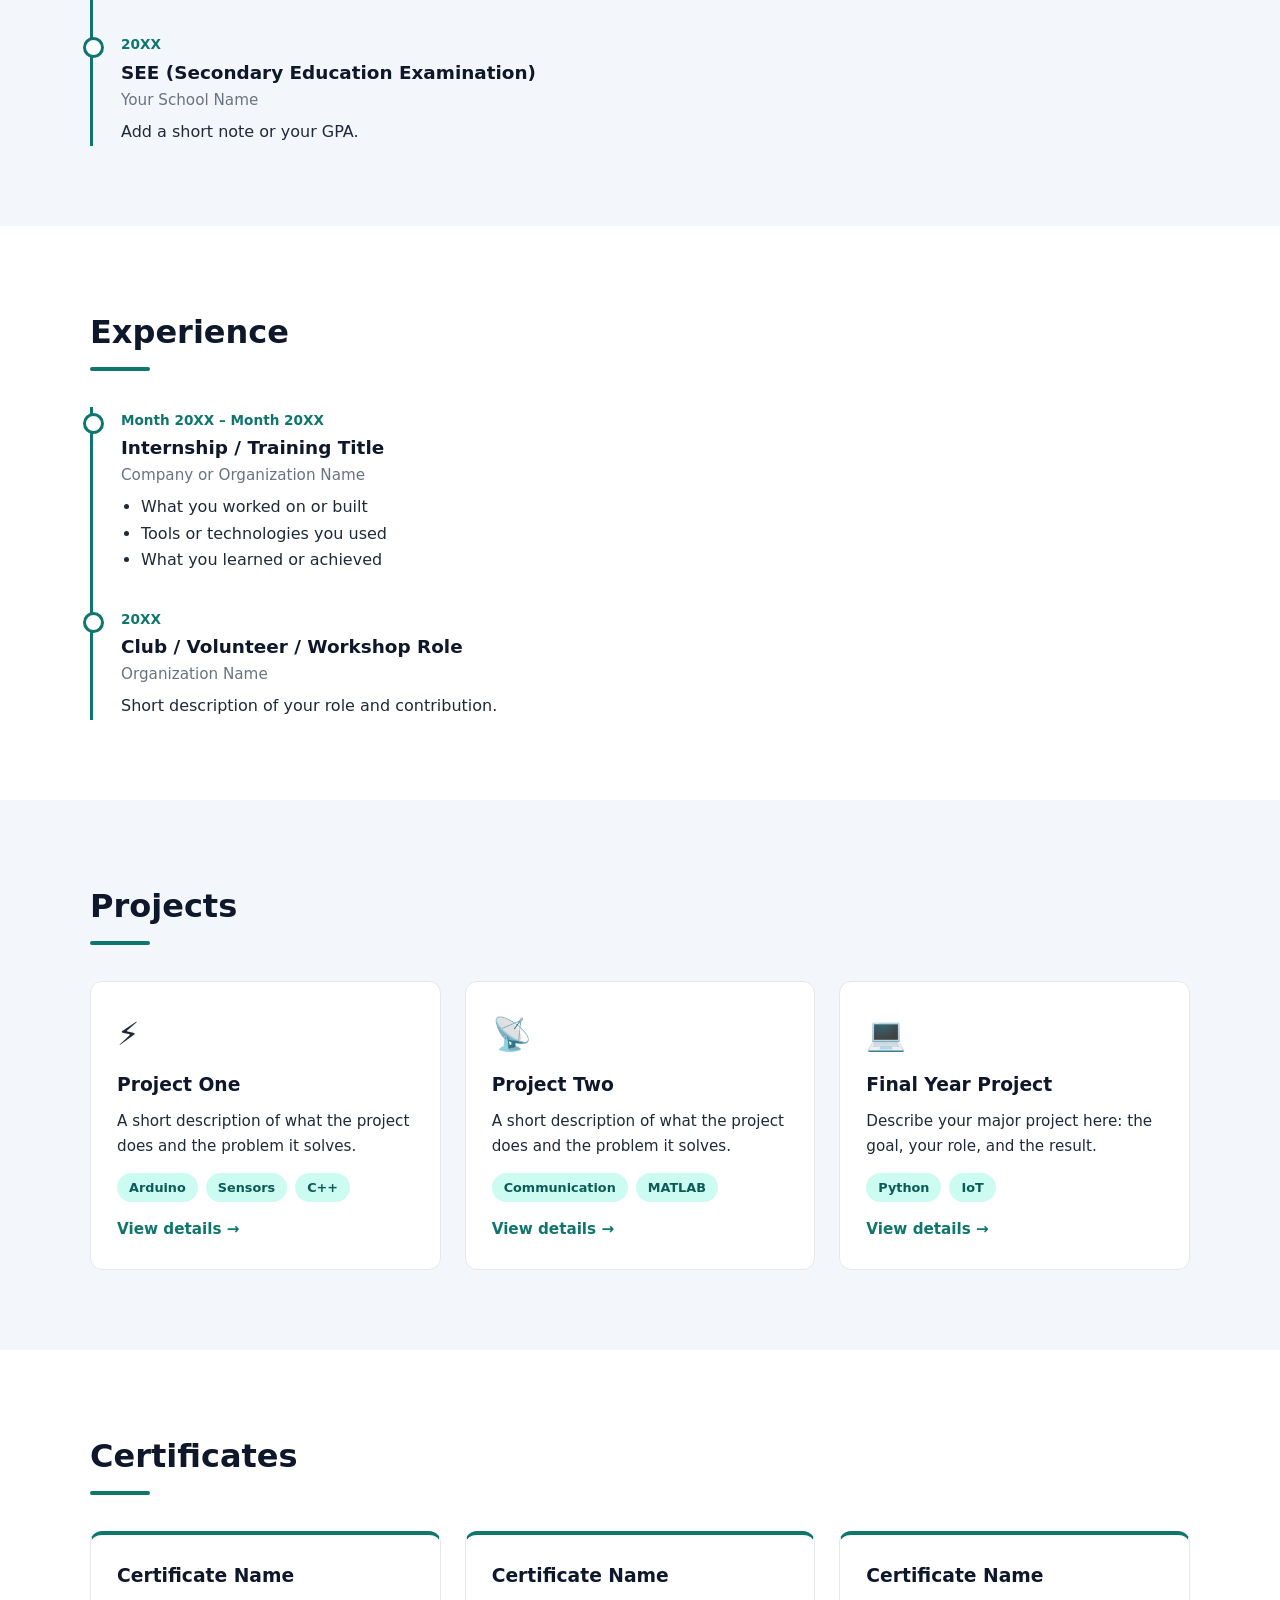
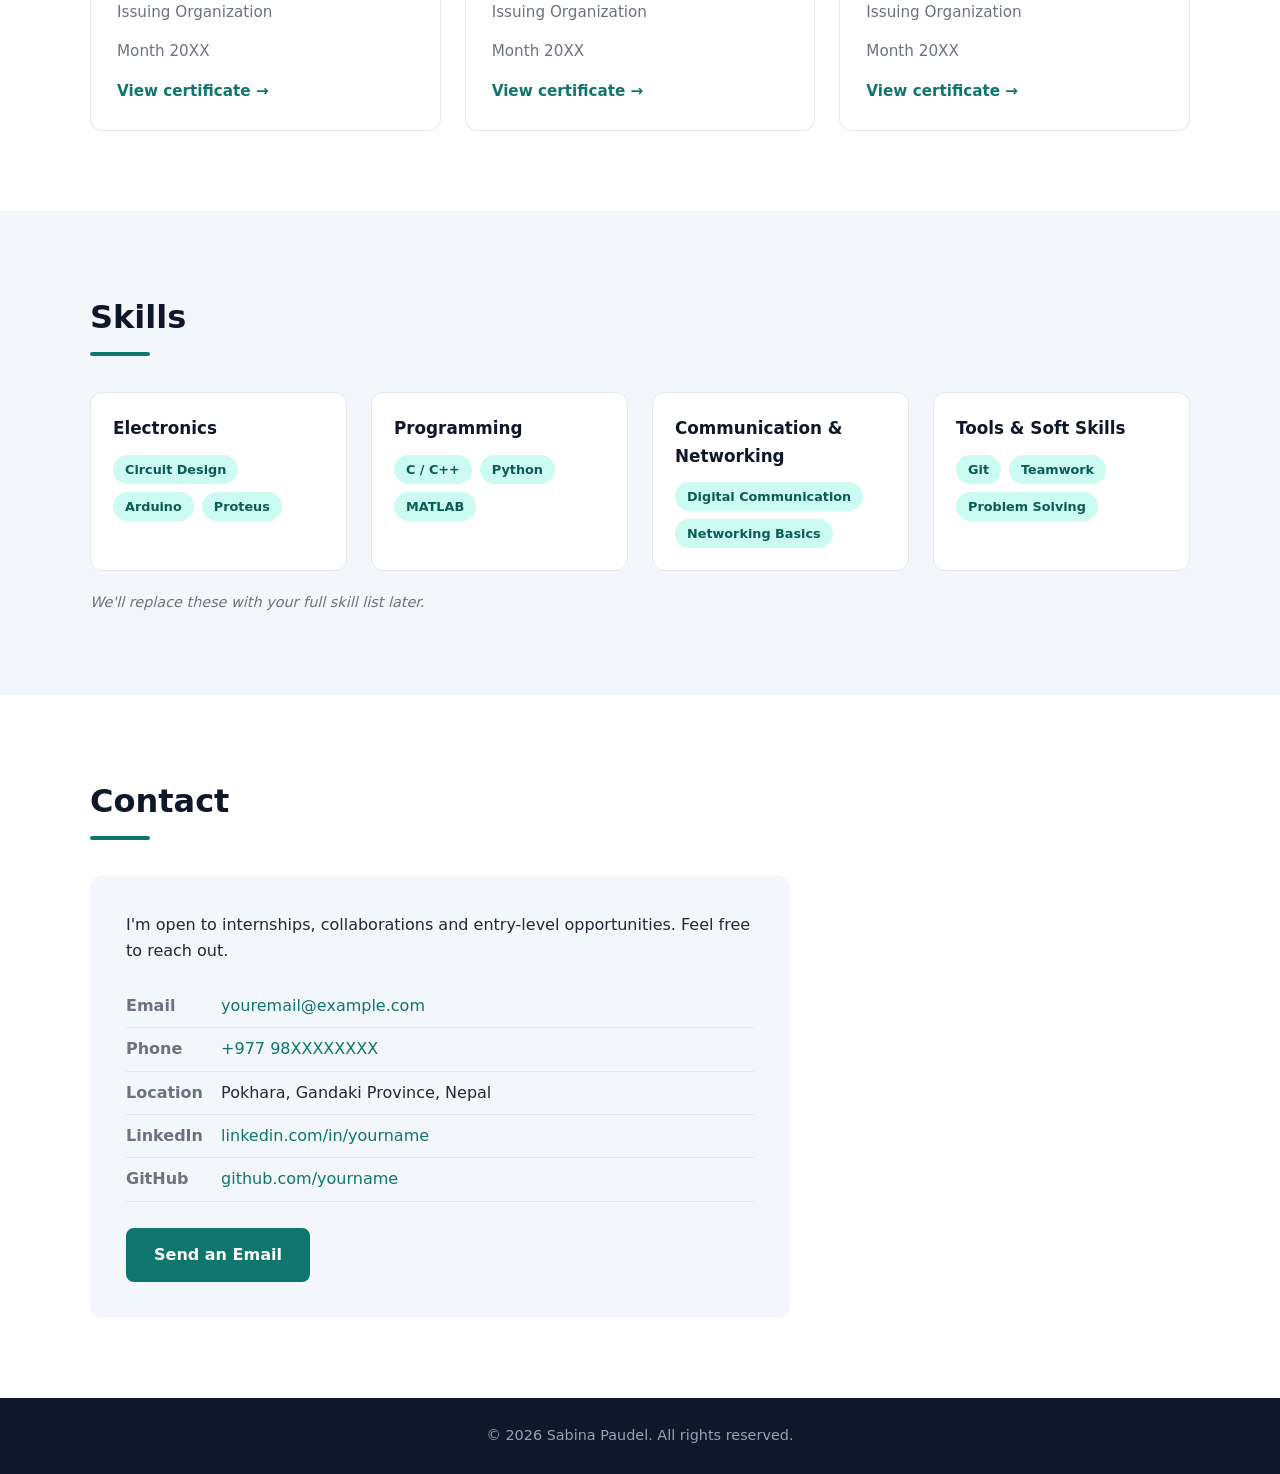
==== commit dfdeb9e5: "Fix HTML structure and update hphoto" ====
--- a/index.html
+++ b/index.html
@@ -41,7 +41,7 @@
       </div>
       <div class="hero-photo">
         <!-- Replace with your photo: upload it to the repo and use <img src="sabina.jpg" alt="Sabina Paudel"> -->
-        <div class="photo-placeholder">SP</div>
+        <img src="sabina.jpg" alt="Sabina Paudel" />
       </div>
     </div>
   </section>
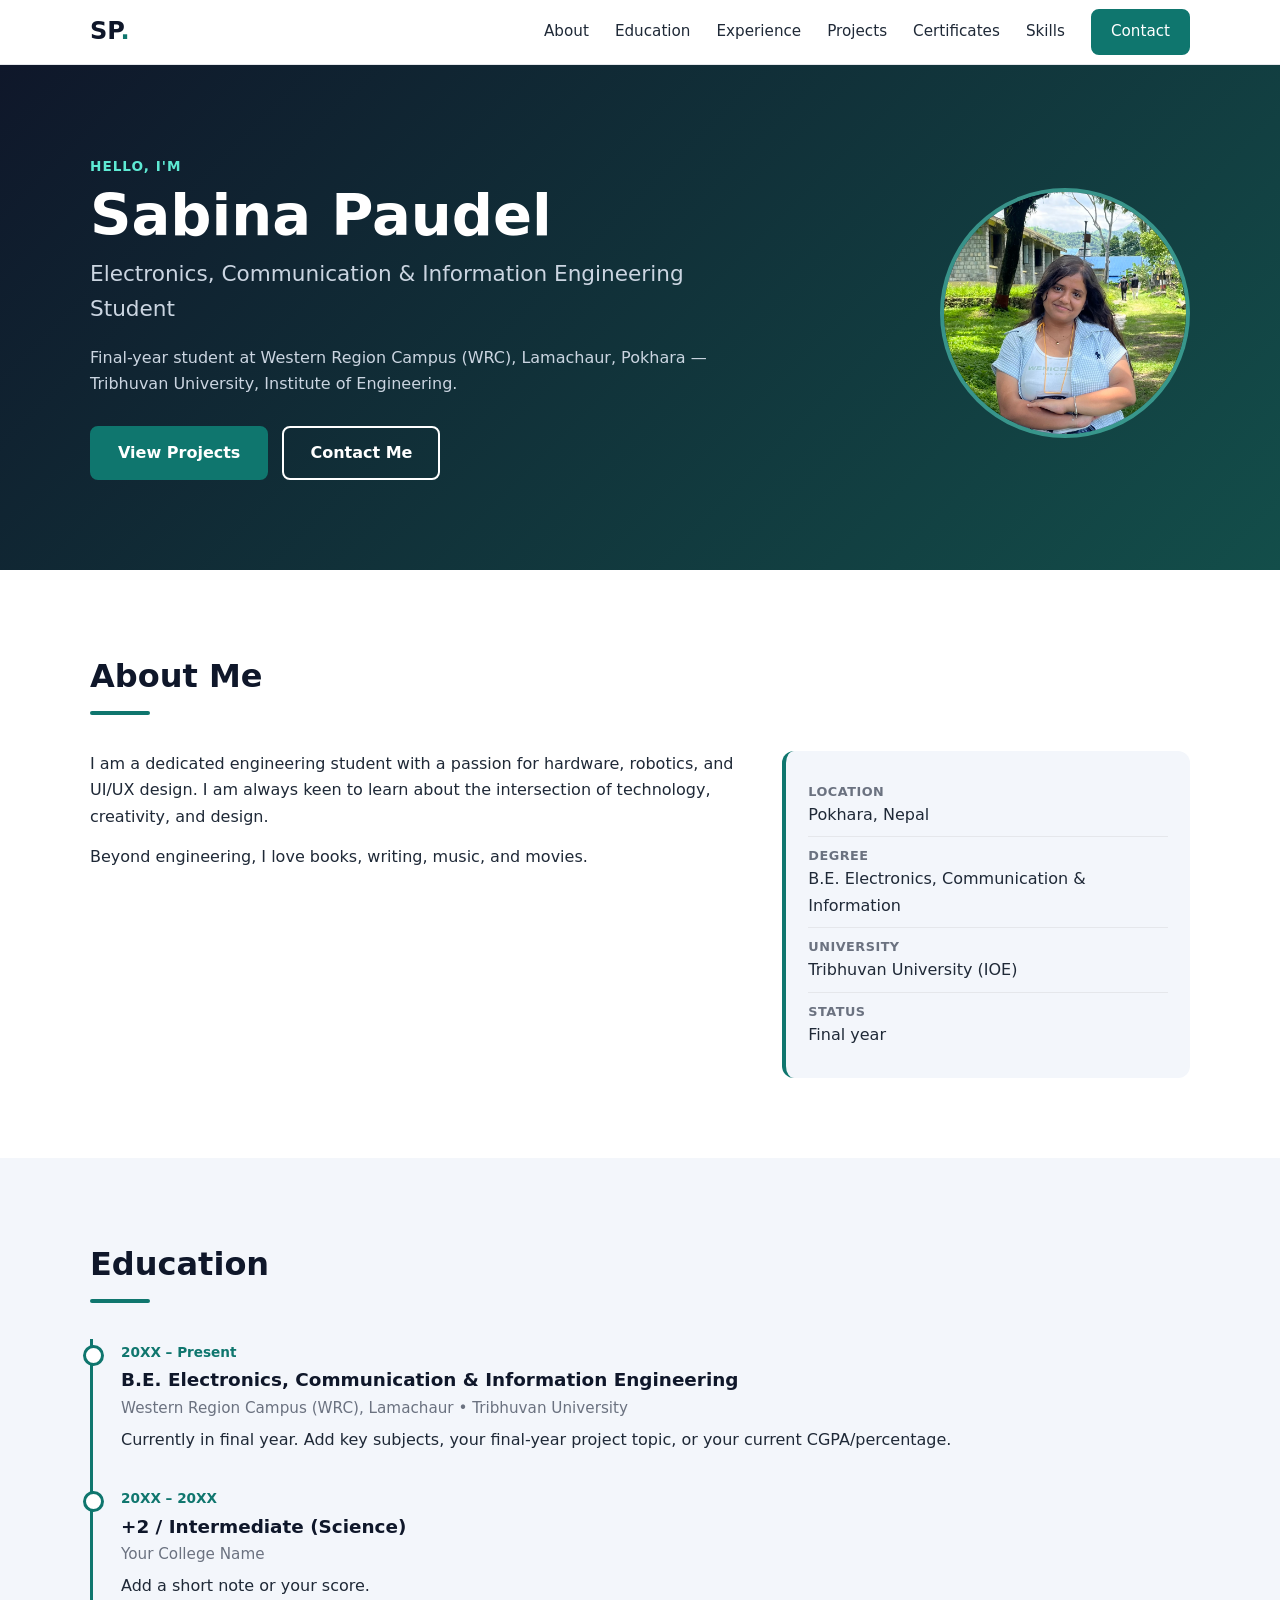
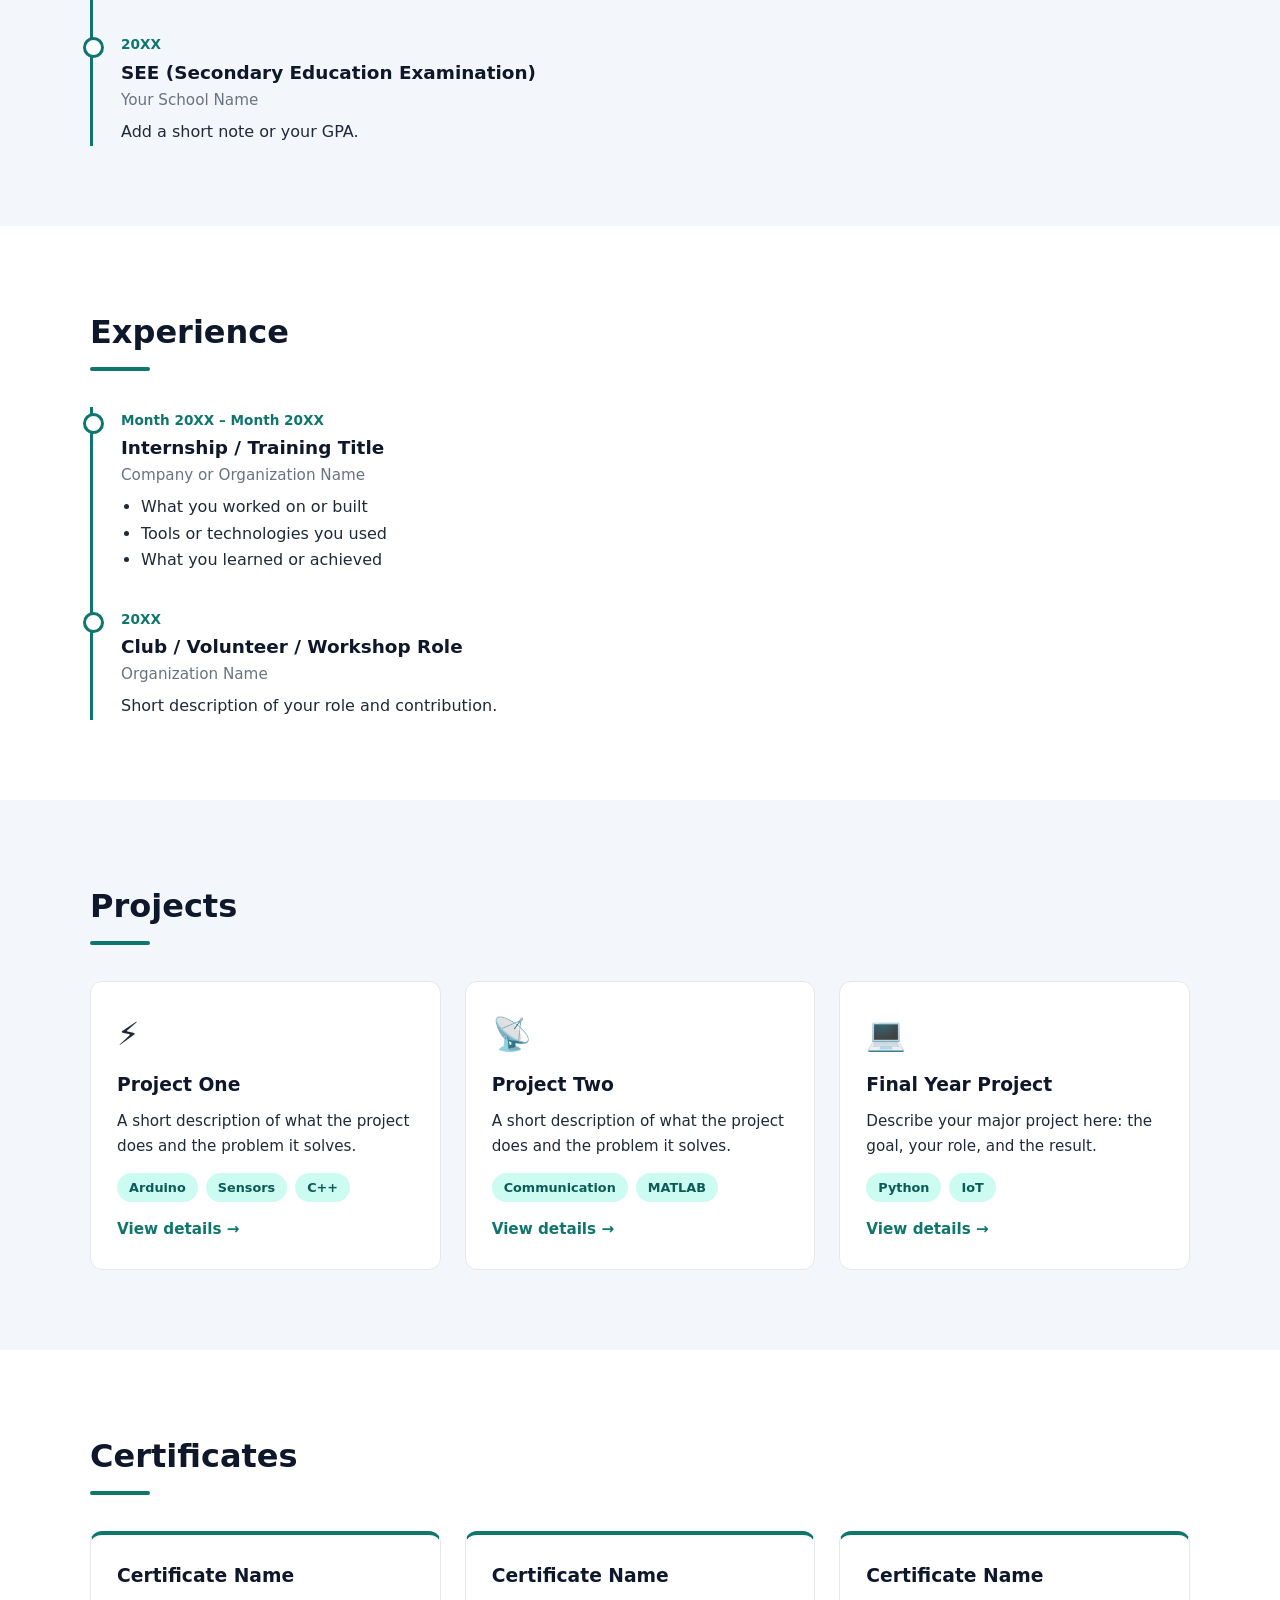
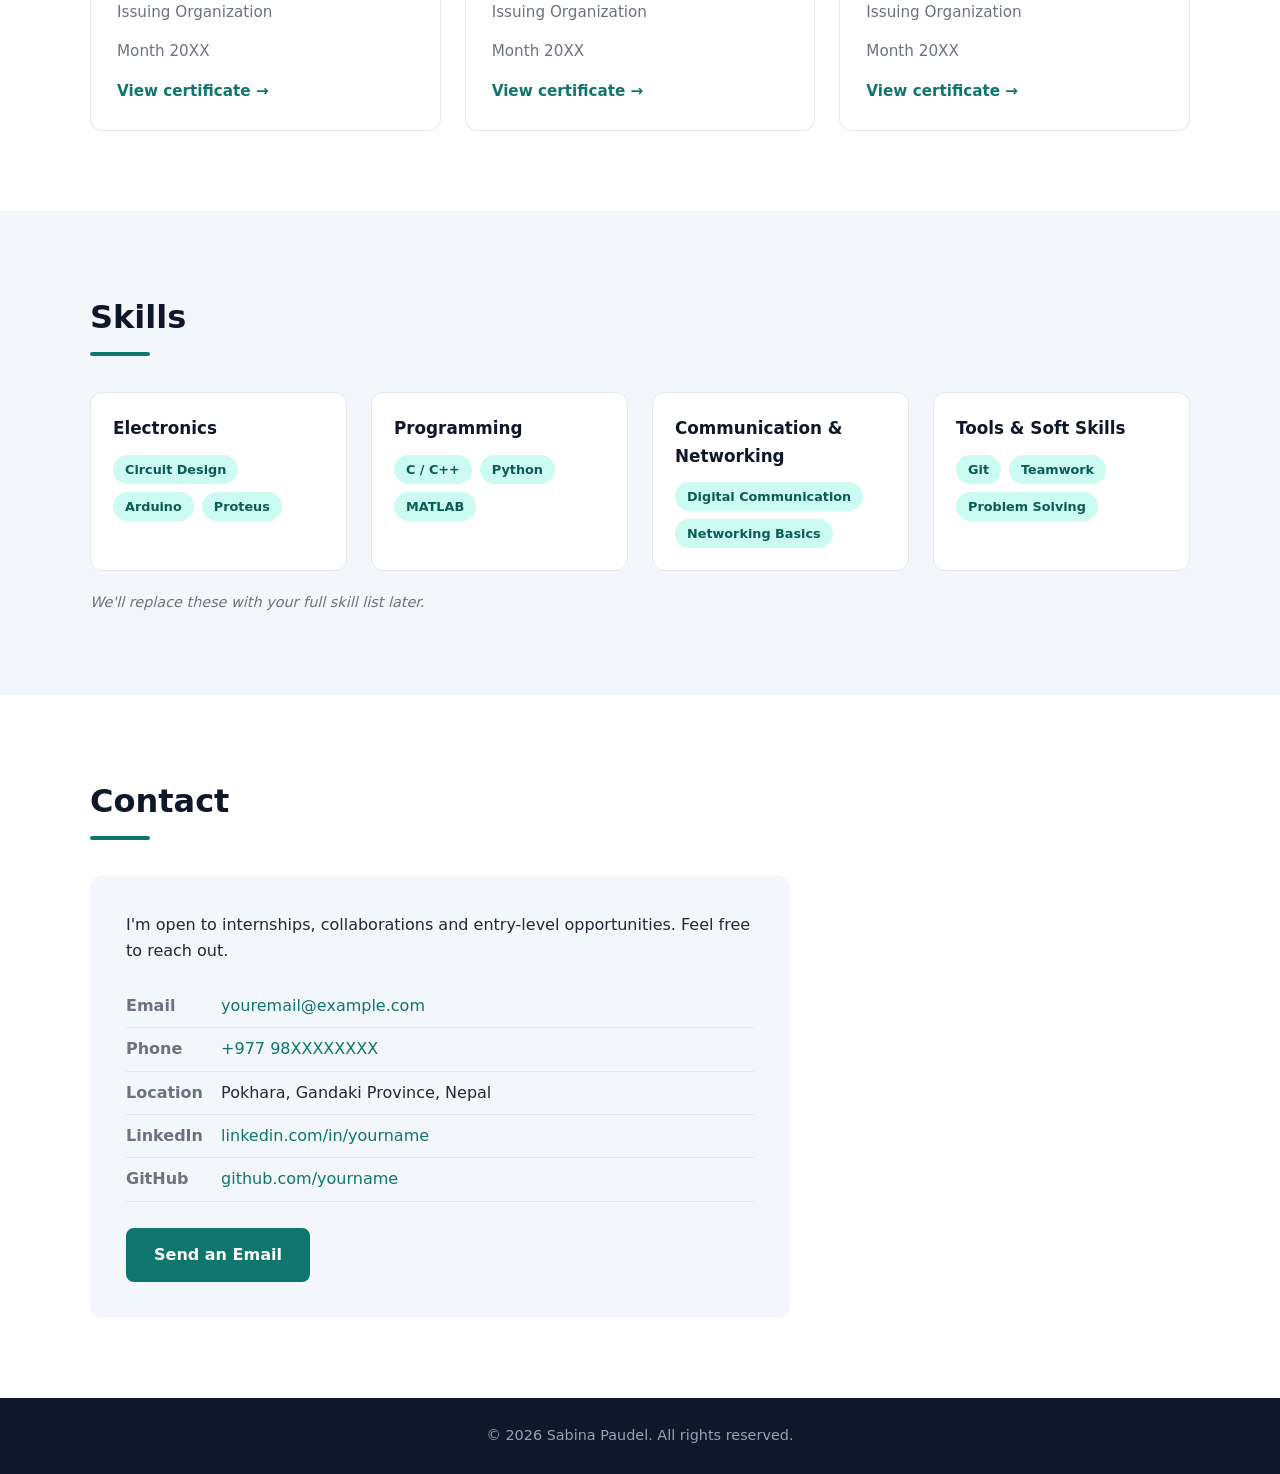
==== commit eb496484: "Fix HTML encoding issues in index.html" ====
--- a/index.html
+++ b/index.html
@@ -41,7 +41,7 @@
       </div>
       <div class="hero-photo">
         <!-- Replace with your photo: upload it to the repo and use <img src="sabina.jpg" alt="Sabina Paudel"> -->
-        <img src="sabina.jpg" alt="Sabina Paudel" />
+       <img src="sabina.jpeg.jpeg" alt="Sabina Paudel" />
       </div>
     </div>
   </section>
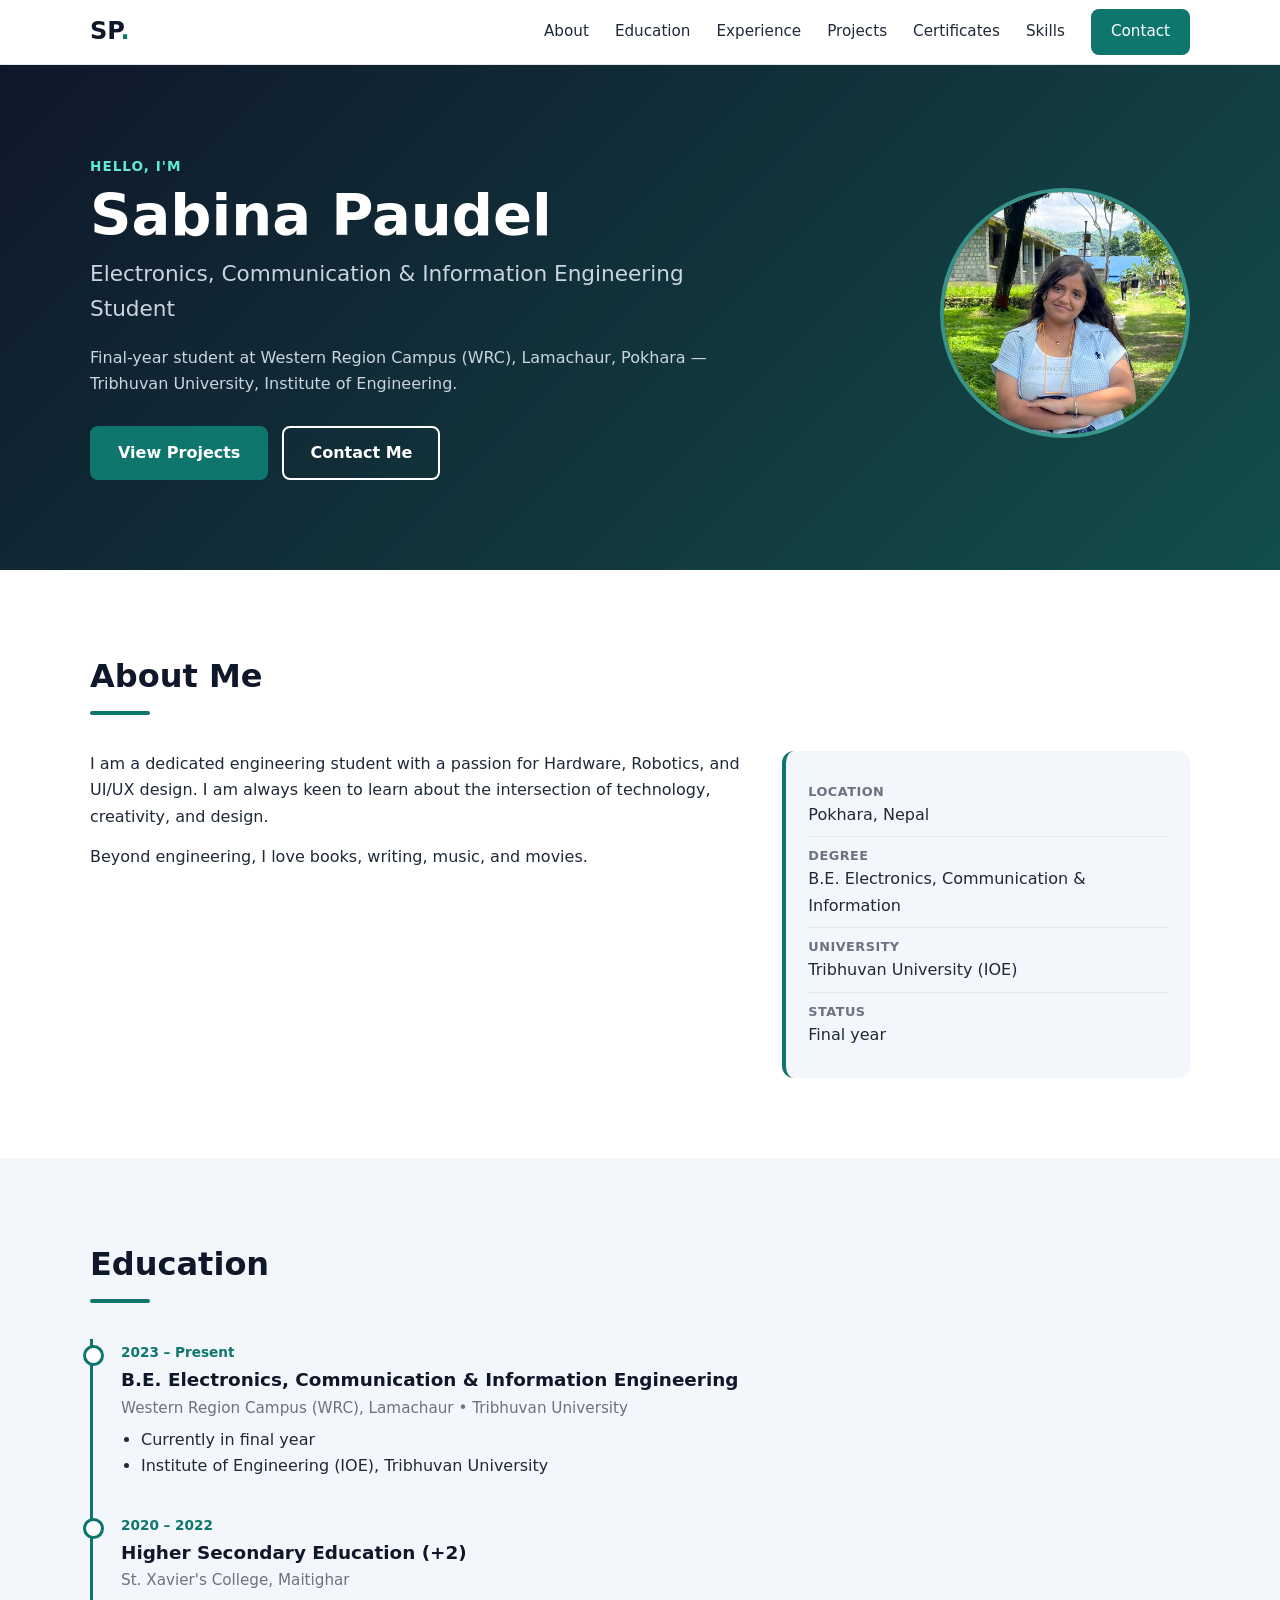
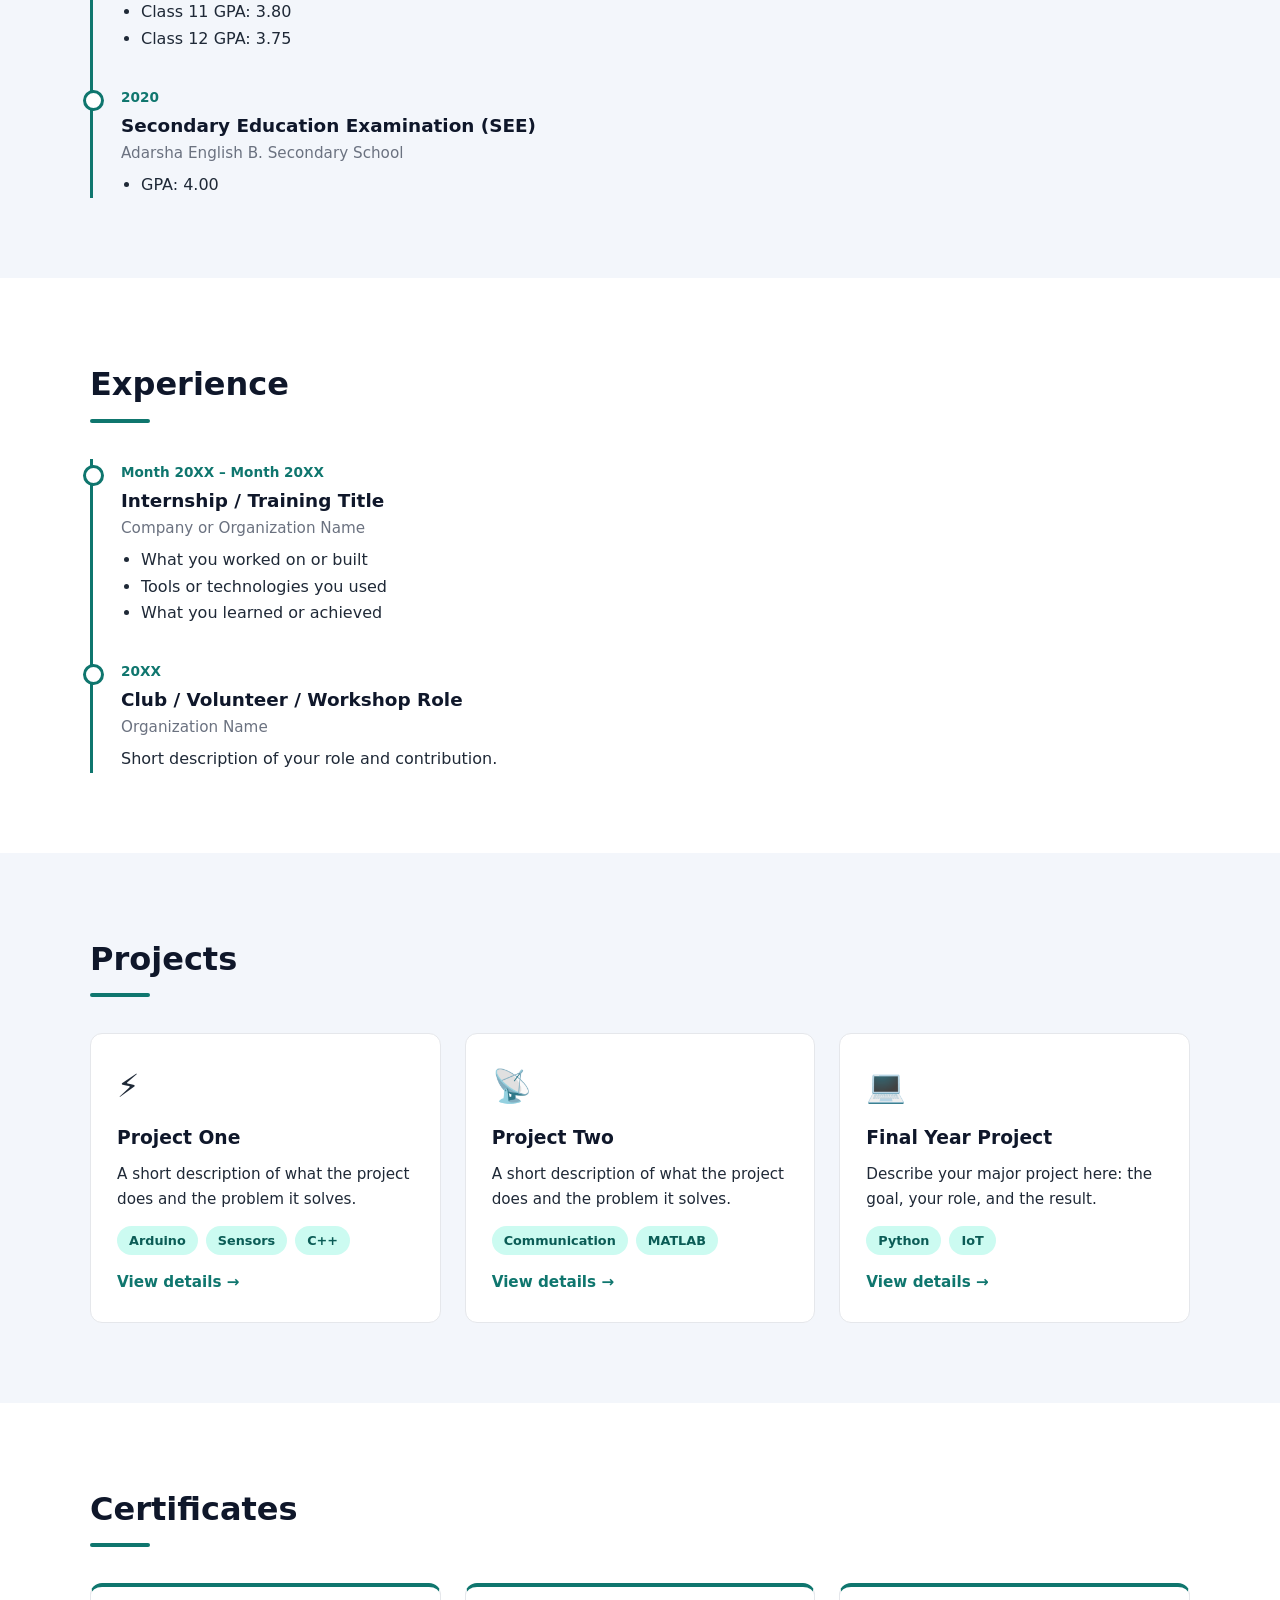
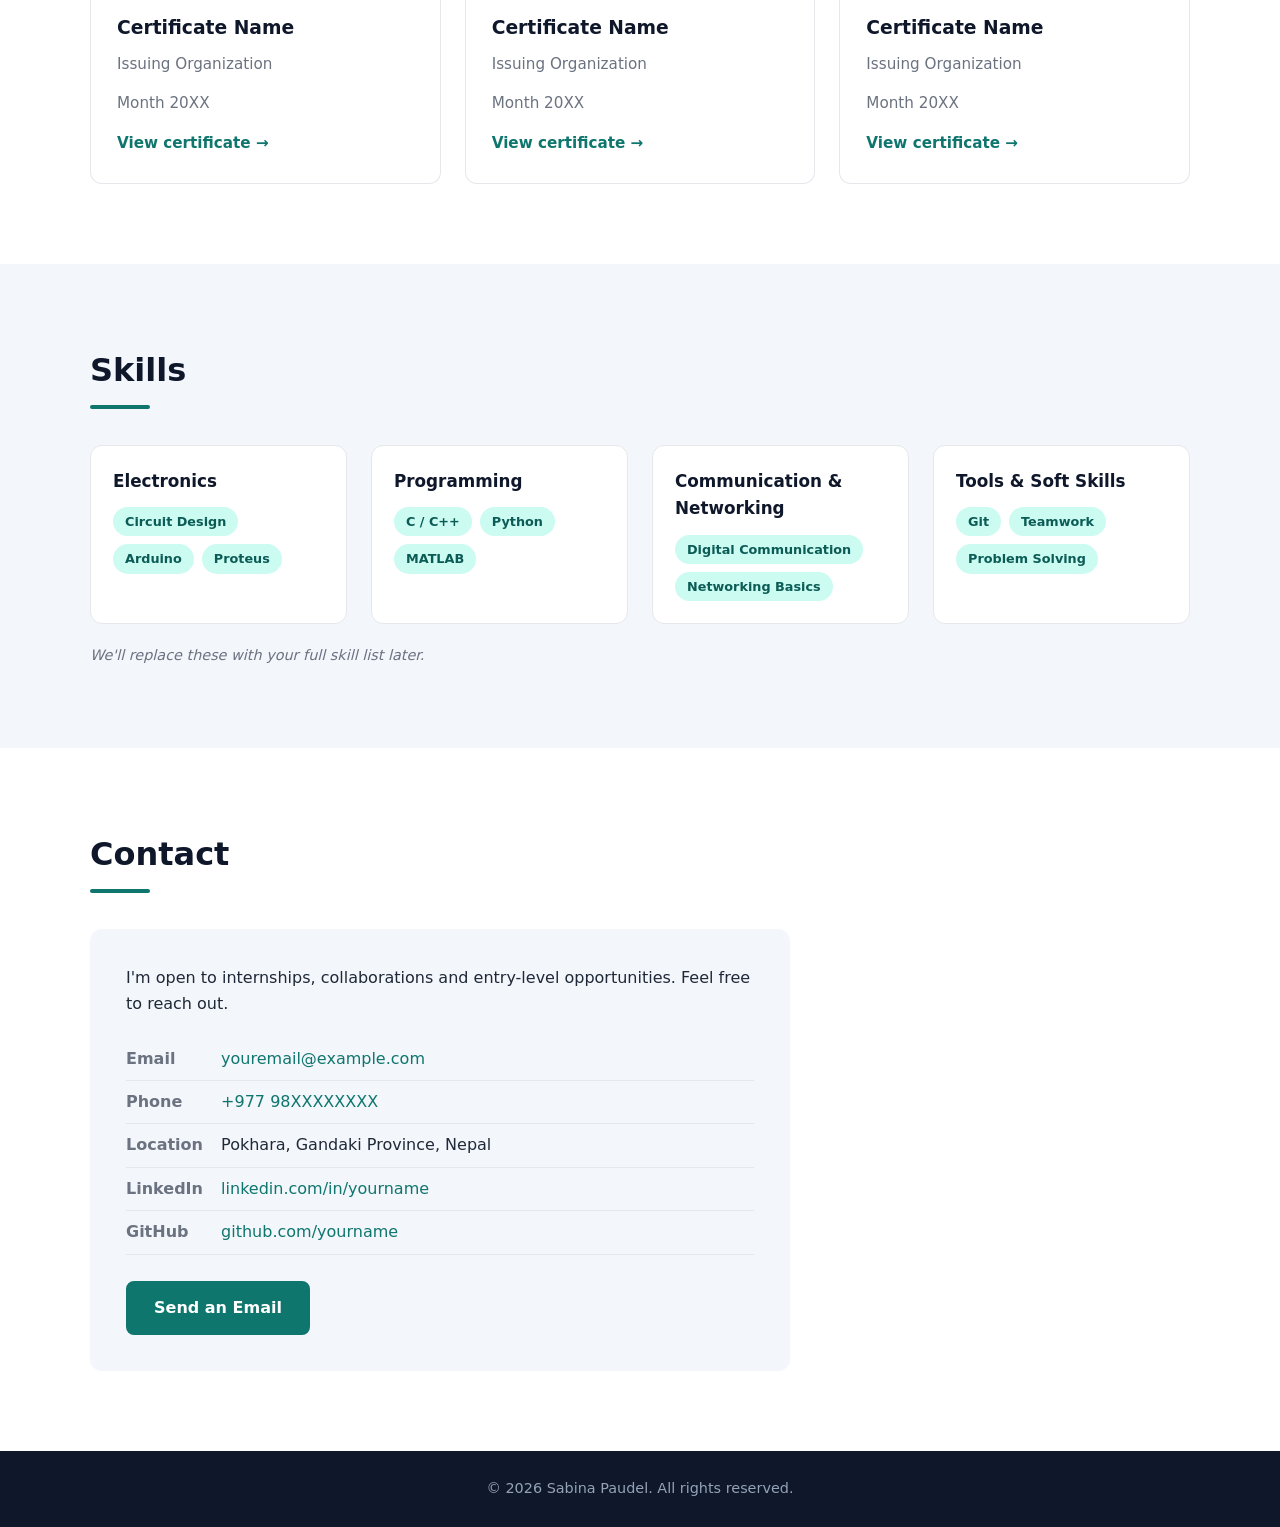
==== commit 5287e2dd: "Fix HTML structure and update education part." ====
--- a/index.html
+++ b/index.html
@@ -54,7 +54,7 @@
         <h2 class="section-title">About Me</h2>
         <div class="about-grid">
           <div>
-            <p>I am a dedicated engineering student with a passion for hardware, robotics, and UI/UX design. I am always keen to learn about the intersection of technology, creativity, and design.</p>
+            <p>I am a dedicated engineering student with a passion for Hardware, Robotics, and UI/UX design. I am always keen to learn about the intersection of technology, creativity, and design.</p>
             <p>Beyond engineering, I love books, writing, music, and movies.</p>
           </div>
           <ul class="facts">
@@ -68,27 +68,35 @@
     </section>
 
     <!-- ===== EDUCATION ===== -->
-    <section id="education" class="section alt">
+       <section id="education" class="section alt">
       <div class="container">
         <h2 class="section-title">Education</h2>
         <div class="timeline">
           <div class="item">
-            <span class="date">20XX &ndash; Present</span>
+            <span class="date">2023 &ndash; Present</span>
             <h3>B.E. Electronics, Communication &amp; Information Engineering</h3>
             <p class="place">Western Region Campus (WRC), Lamachaur &bull; Tribhuvan University</p>
-            <p>Currently in final year. Add key subjects, your final-year project topic, or your current CGPA/percentage.</p>
-          </div>
-          <div class="item">
-            <span class="date">20XX &ndash; 20XX</span>
-            <h3>+2 / Intermediate (Science)</h3>
-            <p class="place">Your College Name</p>
-            <p>Add a short note or your score.</p>
-          </div>
-          <div class="item">
-            <span class="date">20XX</span>
-            <h3>SEE (Secondary Education Examination)</h3>
-            <p class="place">Your School Name</p>
-            <p>Add a short note or your GPA.</p>
+            <ul>
+              <li>Currently in final year</li>
+              <li>Institute of Engineering (IOE), Tribhuvan University</li>
+            </ul>
+          </div>
+          <div class="item">
+            <span class="date">2020 &ndash; 2022</span>
+            <h3>Higher Secondary Education (+2)</h3>
+            <p class="place">St. Xavier's College, Maitighar</p>
+            <ul>
+              <li>Class 11 GPA: 3.80</li>
+              <li>Class 12 GPA: 3.75</li>
+            </ul>
+          </div>
+          <div class="item">
+            <span class="date">2020</span>
+            <h3>Secondary Education Examination (SEE)</h3>
+            <p class="place">Adarsha English B. Secondary School</p>
+            <ul>
+              <li>GPA: 4.00</li>
+            </ul>
           </div>
         </div>
       </div>
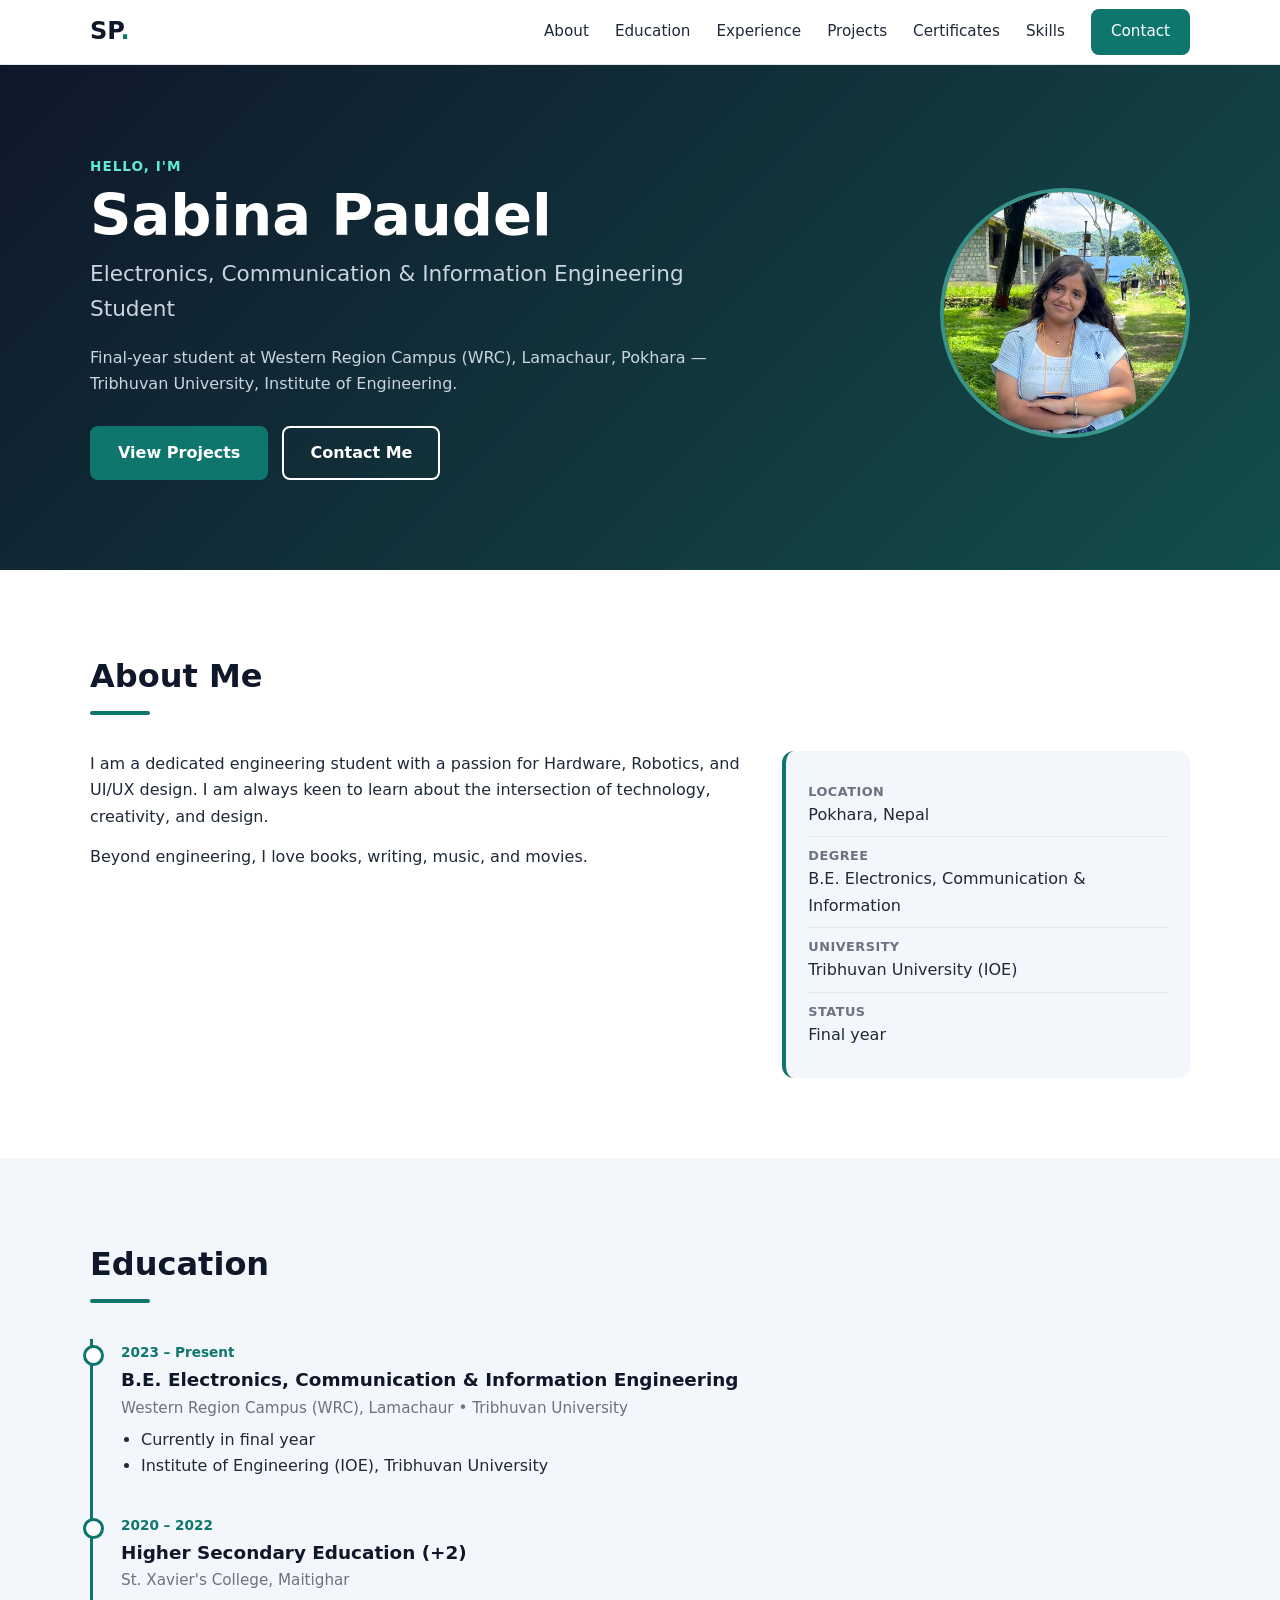
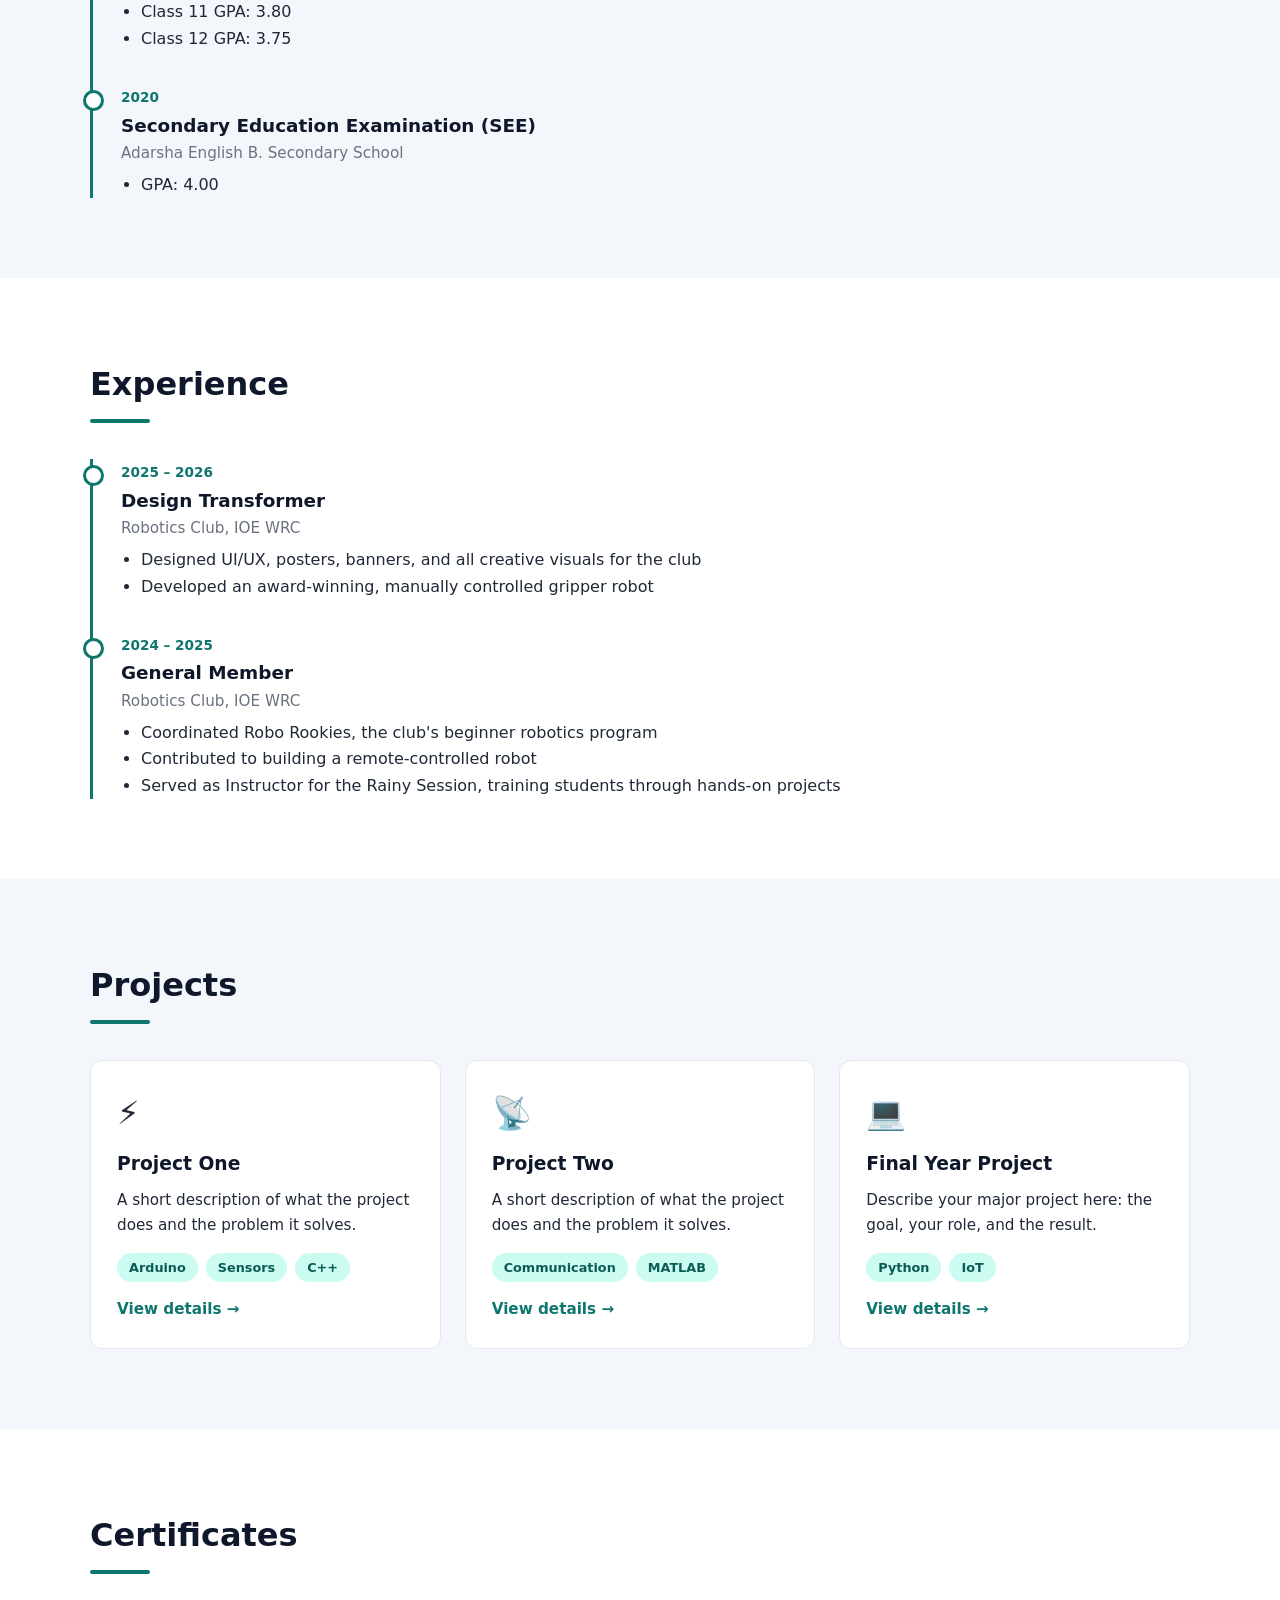
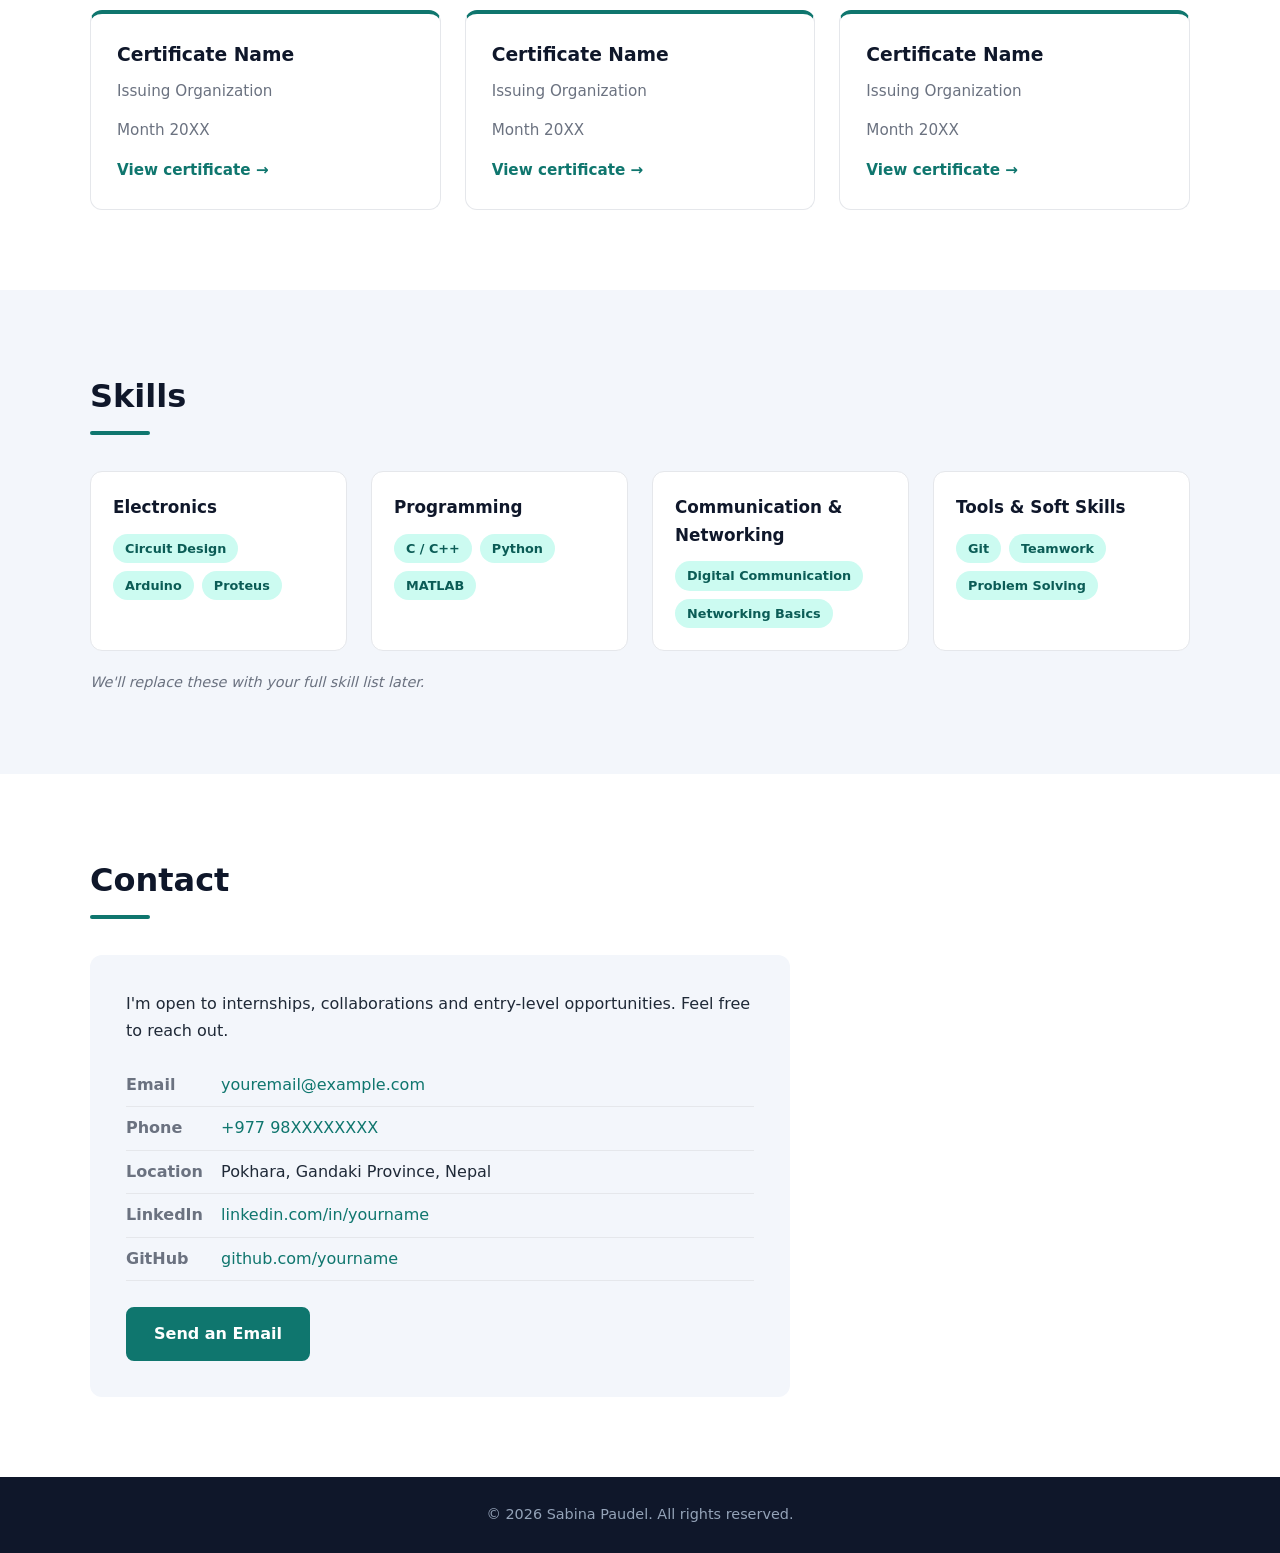
==== commit 351165c8: "Fix HTML structure and content updates experiences" ====
--- a/index.html
+++ b/index.html
@@ -103,25 +103,28 @@
     </section>
 
     <!-- ===== EXPERIENCE ===== -->
-    <section id="experience" class="section">
+        <section id="experience" class="section">
       <div class="container">
         <h2 class="section-title">Experience</h2>
         <div class="timeline">
           <div class="item">
-            <span class="date">Month 20XX &ndash; Month 20XX</span>
-            <h3>Internship / Training Title</h3>
-            <p class="place">Company or Organization Name</p>
-            <ul>
-              <li>What you worked on or built</li>
-              <li>Tools or technologies you used</li>
-              <li>What you learned or achieved</li>
-            </ul>
-          </div>
-          <div class="item">
-            <span class="date">20XX</span>
-            <h3>Club / Volunteer / Workshop Role</h3>
-            <p class="place">Organization Name</p>
-            <p>Short description of your role and contribution.</p>
+            <span class="date">2025 &ndash; 2026</span>
+            <h3>Design Transformer</h3>
+            <p class="place">Robotics Club, IOE WRC</p>
+            <ul>
+              <li>Designed UI/UX, posters, banners, and all creative visuals for the club</li>
+              <li>Developed an award-winning, manually controlled gripper robot</li>
+            </ul>
+          </div>
+          <div class="item">
+            <span class="date">2024 &ndash; 2025</span>
+            <h3>General Member</h3>
+            <p class="place">Robotics Club, IOE WRC</p>
+            <ul>
+              <li>Coordinated Robo Rookies, the club's beginner robotics program</li>
+              <li>Contributed to building a remote-controlled robot</li>
+              <li>Served as Instructor for the Rainy Session, training students through hands-on projects</li>
+            </ul>
           </div>
         </div>
       </div>
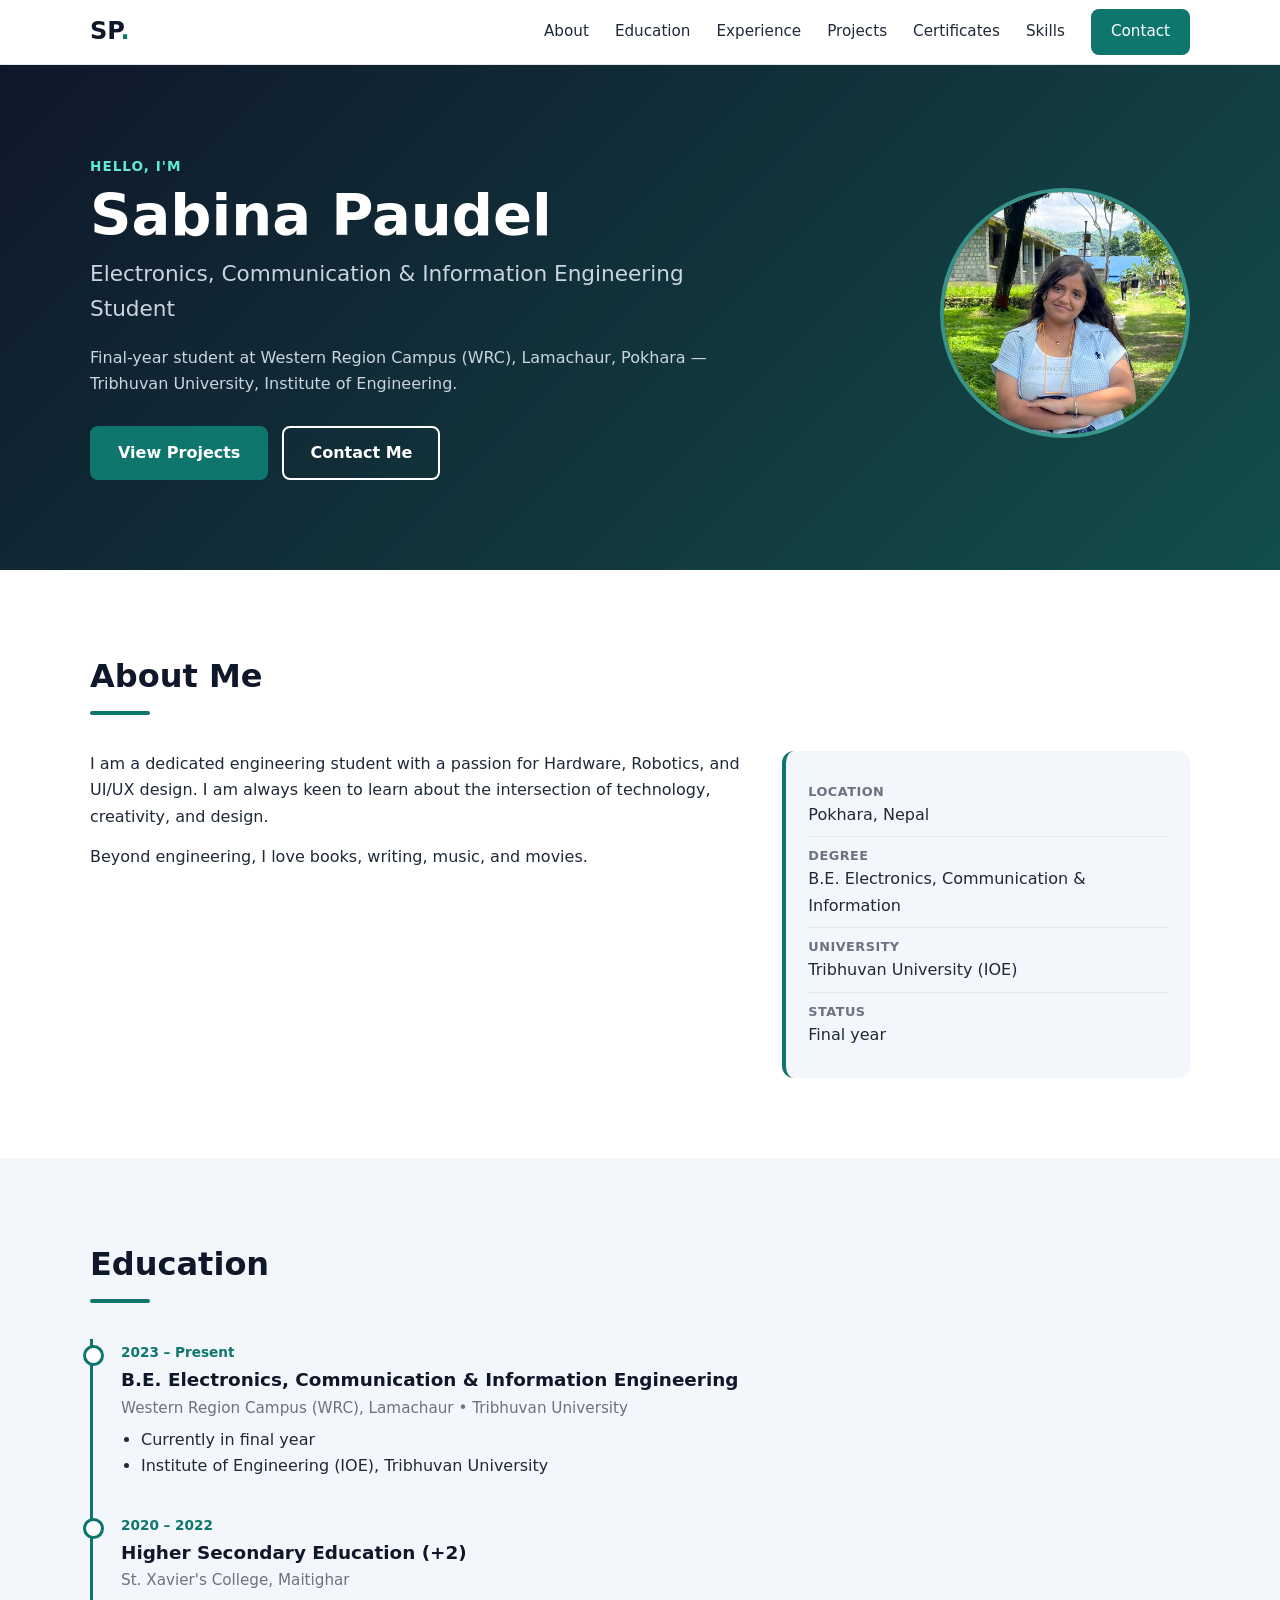
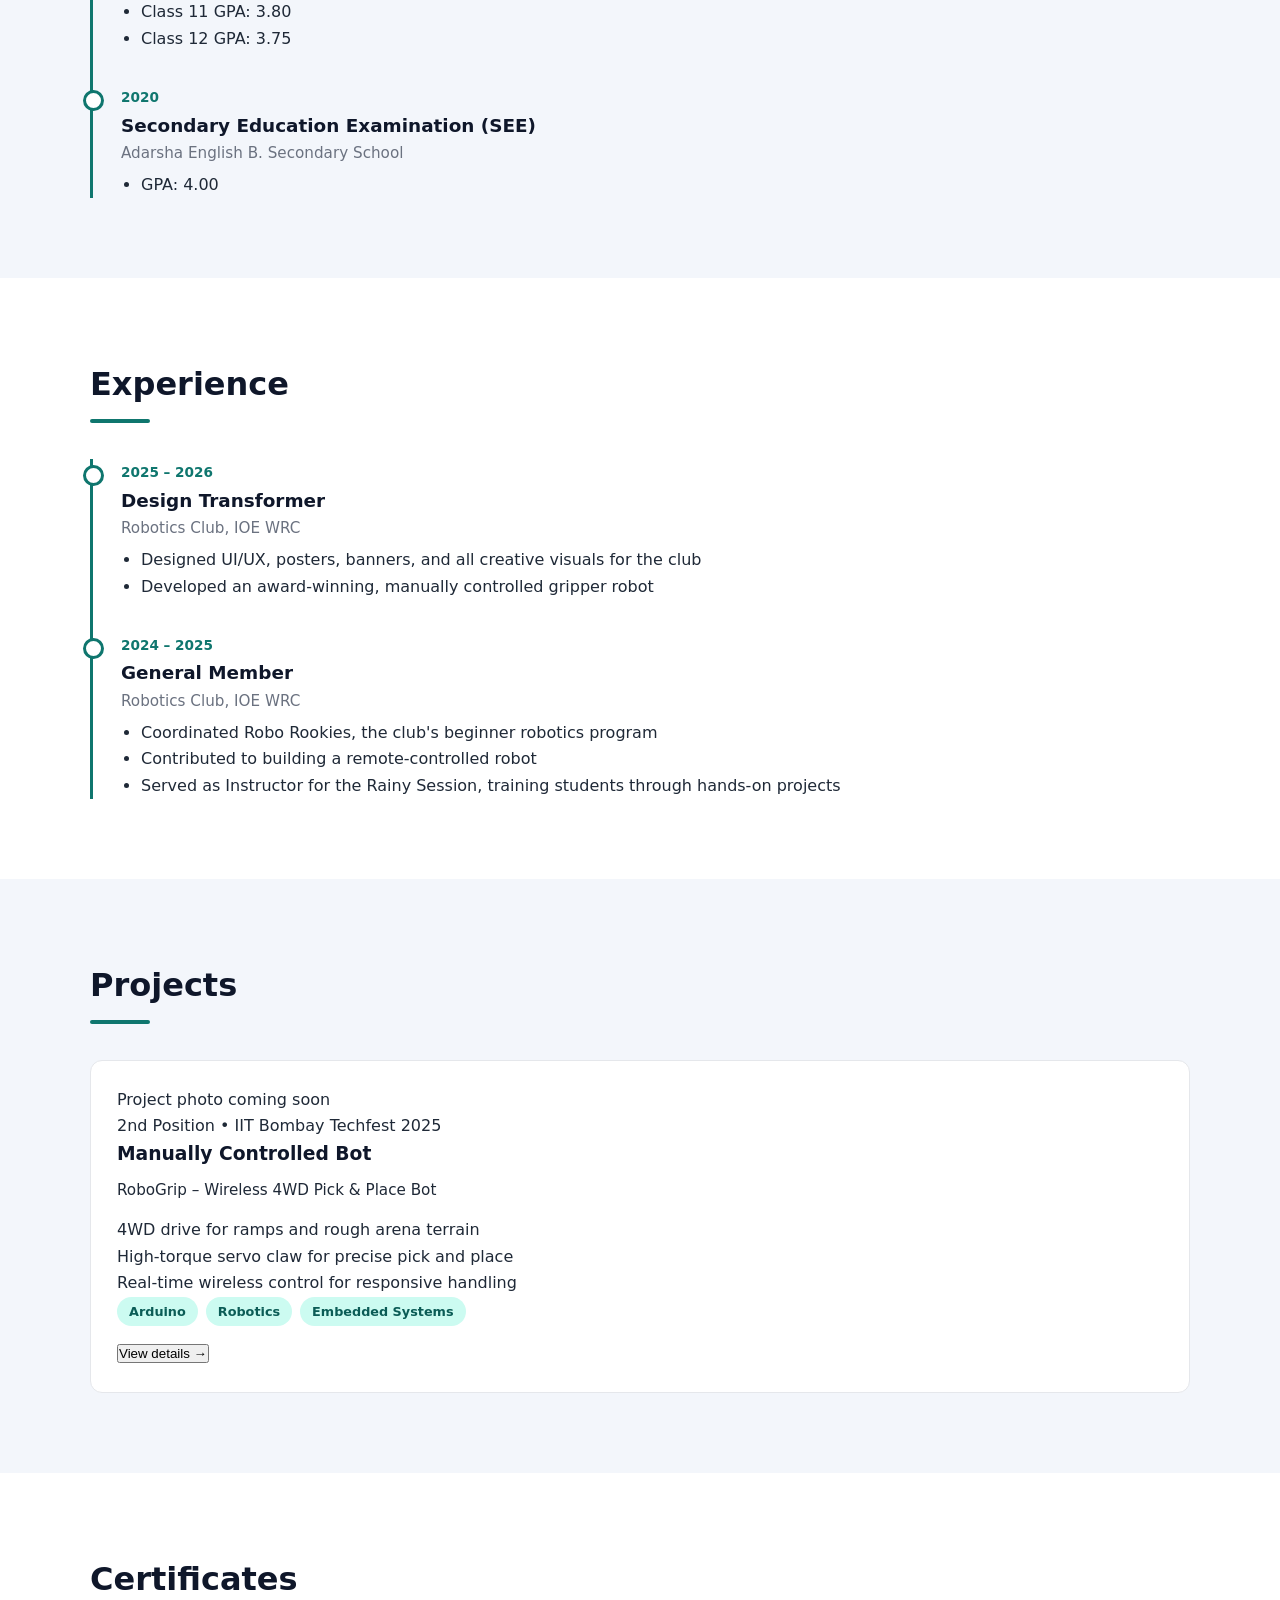
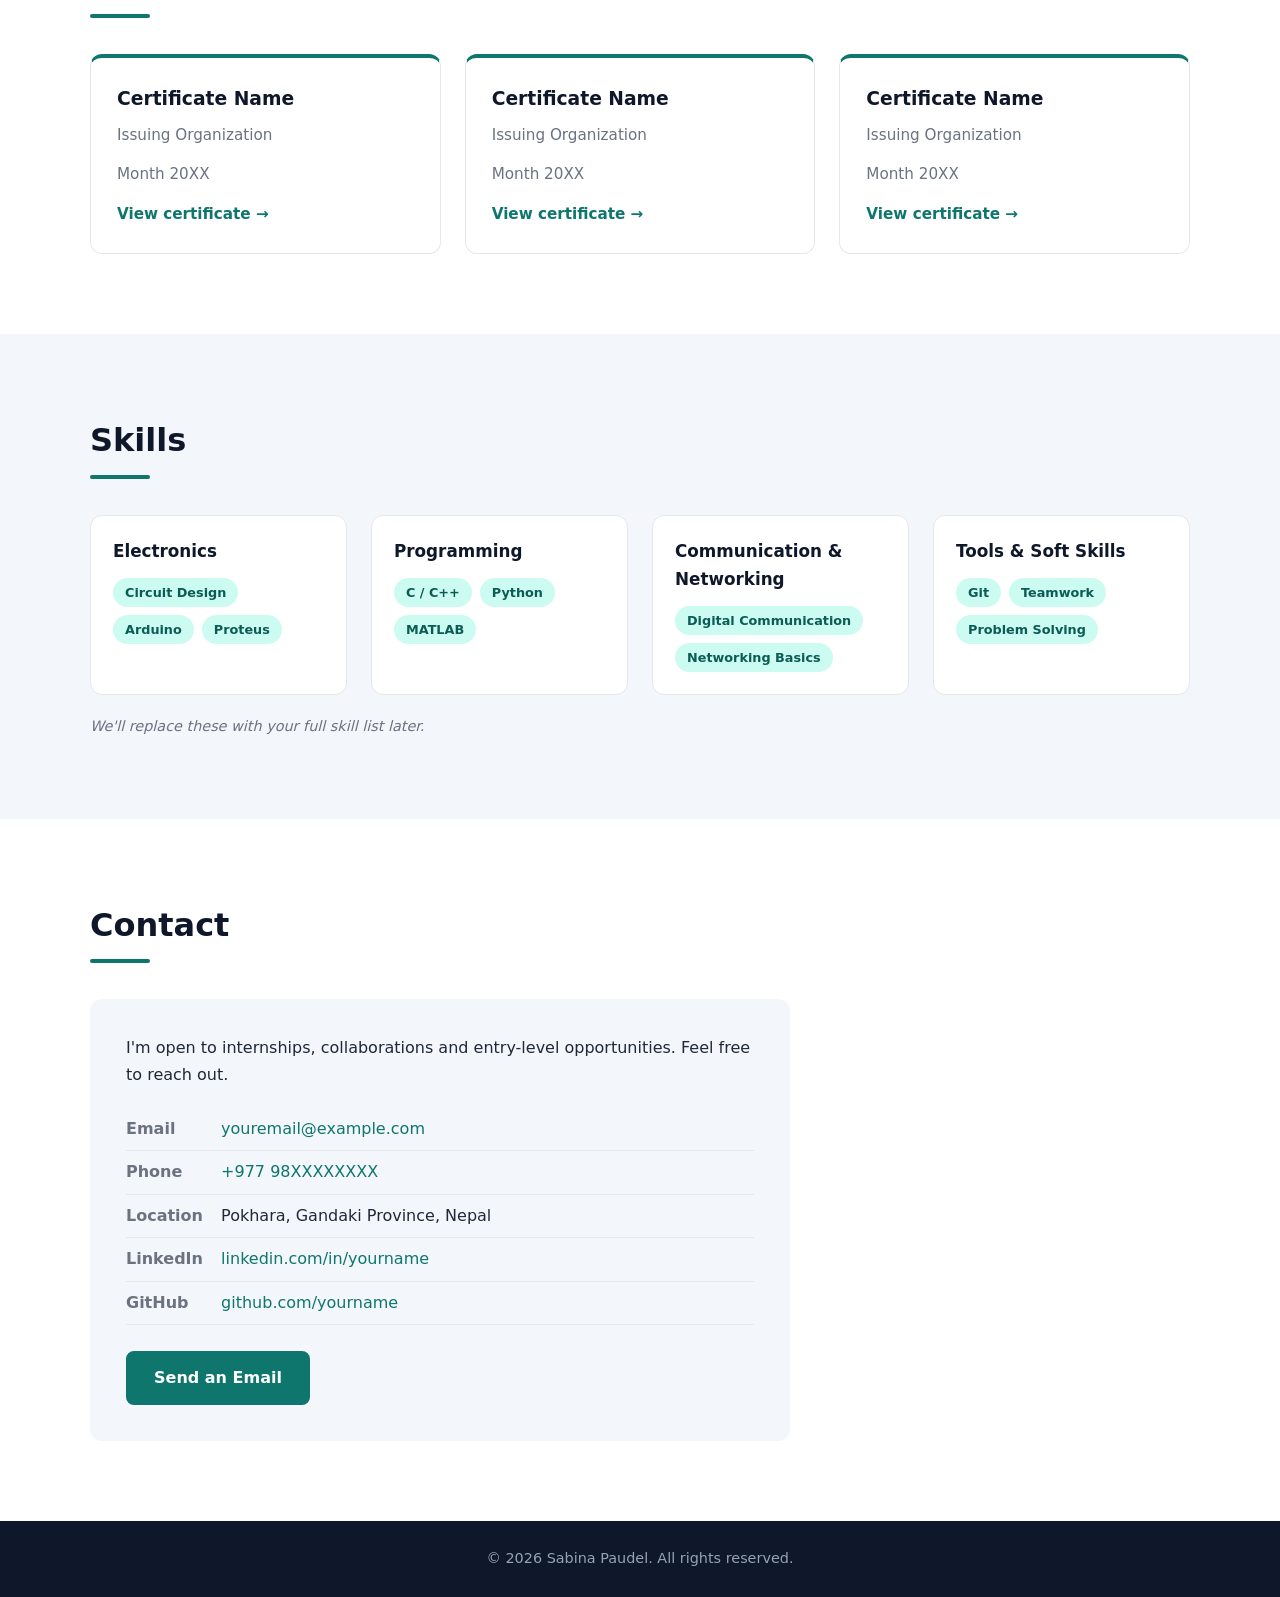
==== commit 61779d23: "Refactor index.html structure and content" ====
--- a/index.html
+++ b/index.html
@@ -131,32 +131,80 @@
     </section>
 
     <!-- ===== PROJECTS ===== -->
-    <section id="projects" class="section alt">
+       <section id="projects" class="section alt">
       <div class="container">
         <h2 class="section-title">Projects</h2>
-        <div class="cards">
-          <article class="card">
-            <div class="card-top">&#9889;</div>
-            <h3>Project One</h3>
-            <p>A short description of what the project does and the problem it solves.</p>
-            <div class="tags"><span>Arduino</span><span>Sensors</span><span>C++</span></div>
-            <a href="#" class="link">View details &rarr;</a>
-          </article>
-          <article class="card">
-            <div class="card-top">&#128225;</div>
-            <h3>Project Two</h3>
-            <p>A short description of what the project does and the problem it solves.</p>
-            <div class="tags"><span>Communication</span><span>MATLAB</span></div>
-            <a href="#" class="link">View details &rarr;</a>
-          </article>
-          <article class="card">
-            <div class="card-top">&#128187;</div>
-            <h3>Final Year Project</h3>
-            <p>Describe your major project here: the goal, your role, and the result.</p>
-            <div class="tags"><span>Python</span><span>IoT</span></div>
-            <a href="#" class="link">View details &rarr;</a>
-          </article>
-        </div>
+        <div class="cards projects-grid">
+
+          <!-- Project 1 -->
+          <article class="card project-card">
+            <!-- To add a photo later, replace the whole line below with: <div class="project-img"><img src="robogrip.jpg" alt="RoboGrip robot" /></div> -->
+            <div class="project-img placeholder">Project photo coming soon</div>
+            <div class="project-body">
+              <span class="badge">2nd Position &bull; IIT Bombay Techfest 2025</span>
+              <h3>Manually Controlled Bot</h3>
+              <p class="subtitle">RoboGrip &ndash; Wireless 4WD Pick &amp; Place Bot</p>
+              <ul class="highlights">
+                <li>4WD drive for ramps and rough arena terrain</li>
+                <li>High-torque servo claw for precise pick and place</li>
+                <li>Real-time wireless control for responsive handling</li>
+              </ul>
+              <div class="tags"><span>Arduino</span><span>Robotics</span><span>Embedded Systems</span></div>
+              <button class="link-btn" onclick="document.getElementById('project1').showModal()">View details &rarr;</button>
+            </div>
+          </article>
+
+        </div>
+
+        <!-- Project 1 details (opens when "View details" is clicked) -->
+        <dialog id="project1" class="modal">
+          <button class="modal-close" aria-label="Close" onclick="this.closest('dialog').close()">&times;</button>
+          <div class="modal-body">
+            <span class="badge">2nd Position &bull; IIT Bombay Techfest 2025</span>
+            <h3>Manually Controlled Bot</h3>
+            <p class="subtitle">RoboGrip &ndash; Wireless 4WD Pick &amp; Place Bot</p>
+            <p class="tagline">4WD Mobility. Precision Grip. Wireless Control.</p>
+
+            <!-- To add a photo later, replace the whole line below with: <div class="project-img"><img src="robogrip.jpg" alt="RoboGrip robot" /></div> -->
+            <div class="project-img placeholder">Project photo coming soon</div>
+
+            <h4>Overview</h4>
+            <p>RoboGrip is a manually controlled, high-mobility robot engineered for precise object handling, obstacle navigation, and ramp climbing. It earned second position at IIT Bombay Techfest 2025.</p>
+
+            <h4>Key Features</h4>
+            <ul class="detail-list">
+              <li><strong>4WD mobility:</strong> Brushed motors provide strong traction and stability on challenging terrain, ramps, and inclined surfaces.</li>
+              <li><strong>Precision pick and place:</strong> A waterproof, high-torque servo drives a mechanical claw that grips, lifts, and places objects accurately.</li>
+              <li><strong>Wireless real-time control:</strong> A wireless transmitter and receiver give the operator responsive manual control.</li>
+              <li><strong>ESC motor control:</strong> Electronic Speed Controllers deliver smooth, proportional acceleration and direction changes.</li>
+              <li><strong>Competition-ready design:</strong> A compact build balances maneuverability, stability, and payload handling.</li>
+              <li><strong>High-power battery system:</strong> A LiPo/Li-ion battery system powers the motors, with regulated power for the control electronics.</li>
+              <li><strong>Arduino-based control:</strong> An Arduino coordinates the ESCs and servo, turning wireless commands into movement and gripping.</li>
+            </ul>
+
+            <h4>Core Mechanisms</h4>
+            <dl class="spec">
+              <dt>Mobility</dt><dd>Brushed motors with ESCs</dd>
+              <dt>Gripper</dt><dd>High-torque waterproof servo with mechanical claw</dd>
+              <dt>Control</dt><dd>Arduino with wireless transmitter and receiver</dd>
+              <dt>Power</dt><dd>LiPo/Li-ion battery with buck converter</dd>
+              <dt>Chassis</dt><dd>Compact, lightweight, modular mechanical frame</dd>
+            </dl>
+
+            <h4>Designed For</h4>
+            <div class="tags"><span>Pick &amp; Place Competitions</span><span>Ramp Climbing</span><span>Precision Maneuvering</span><span>Complex Arena Navigation</span><span>Real-Time Manual Control</span></div>
+
+            <h4>Engineering Focus</h4>
+            <p>This project combines embedded systems, wireless communication, motor control, mechanical design, and mechatronic integration in a single competition-ready platform. The main goal was to balance mobility, gripping precision, stability, and operator control.</p>
+          </div>
+        </dialog>
+
+        <script>
+          // Close a project window when the dark background is clicked
+          document.querySelectorAll('dialog.modal').forEach(function (d) {
+            d.addEventListener('click', function (e) { if (e.target === d) d.close(); });
+          });
+        </script>
       </div>
     </section>
 
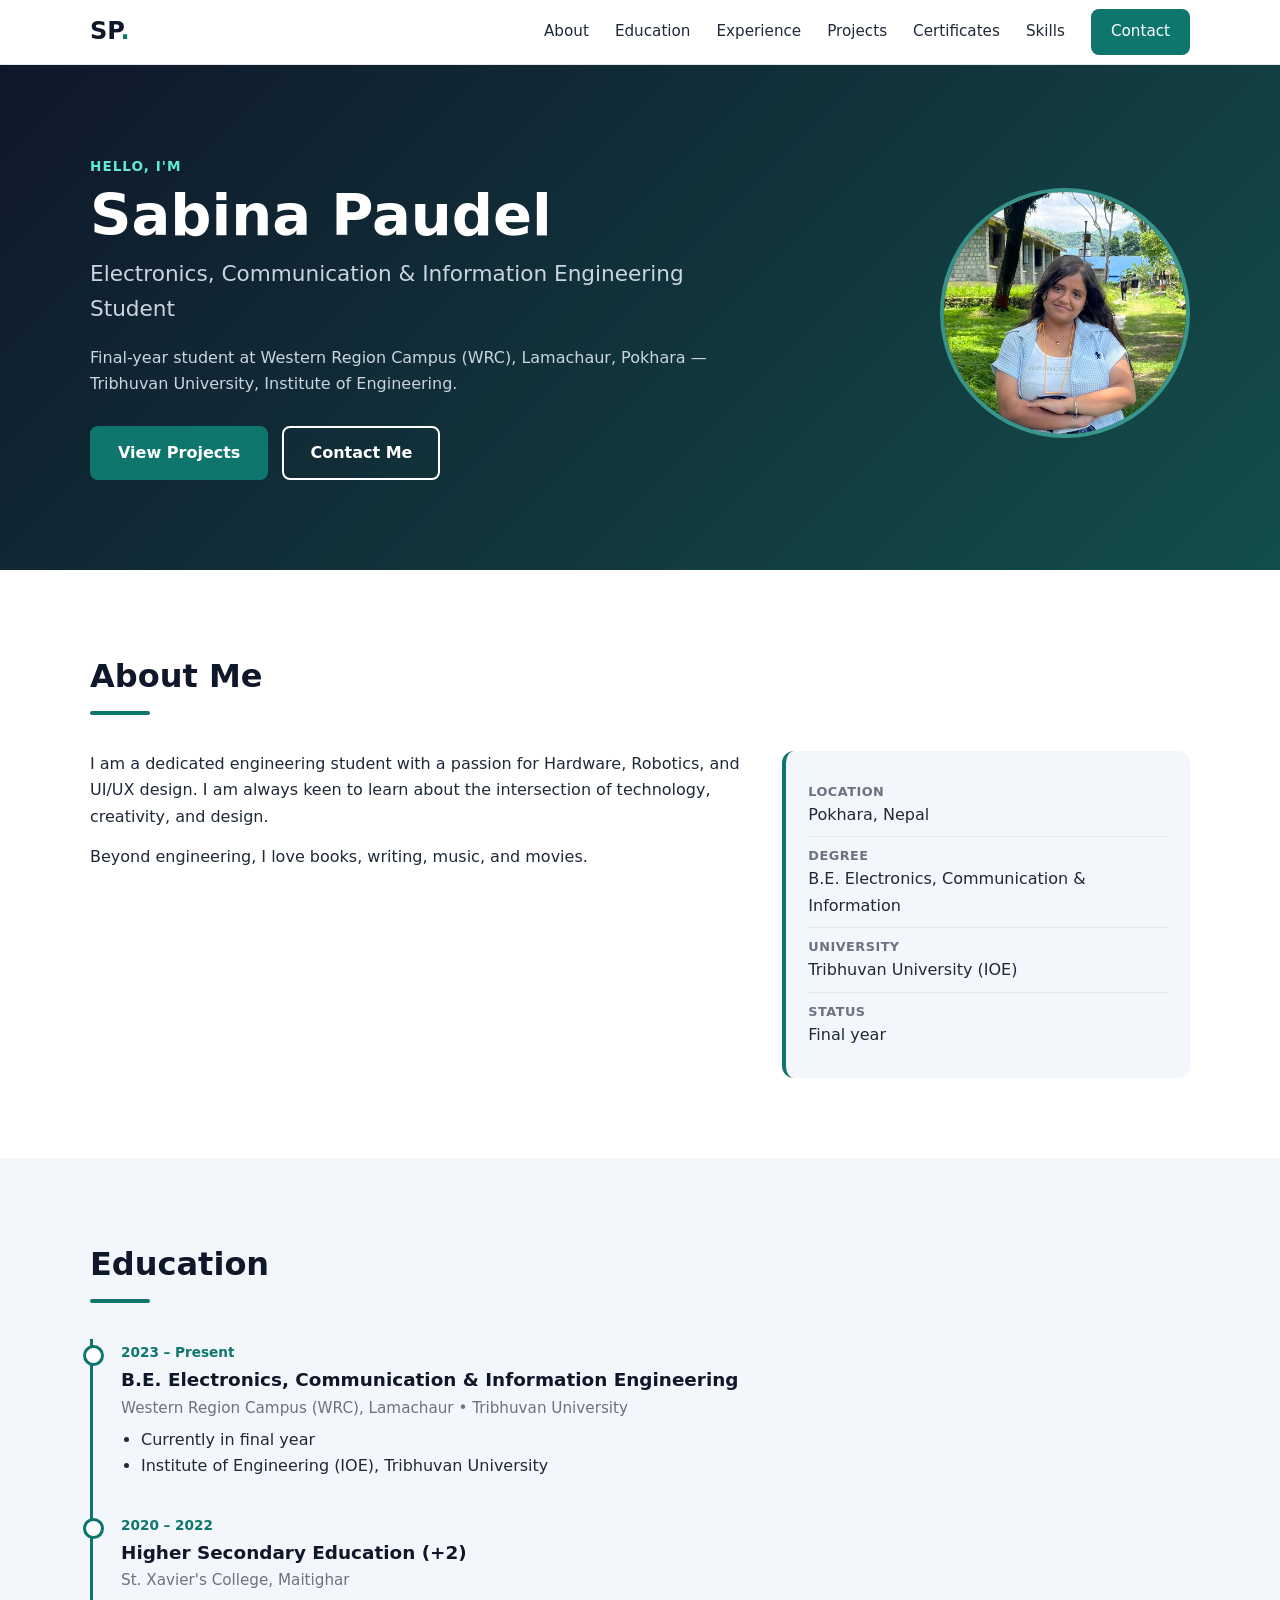
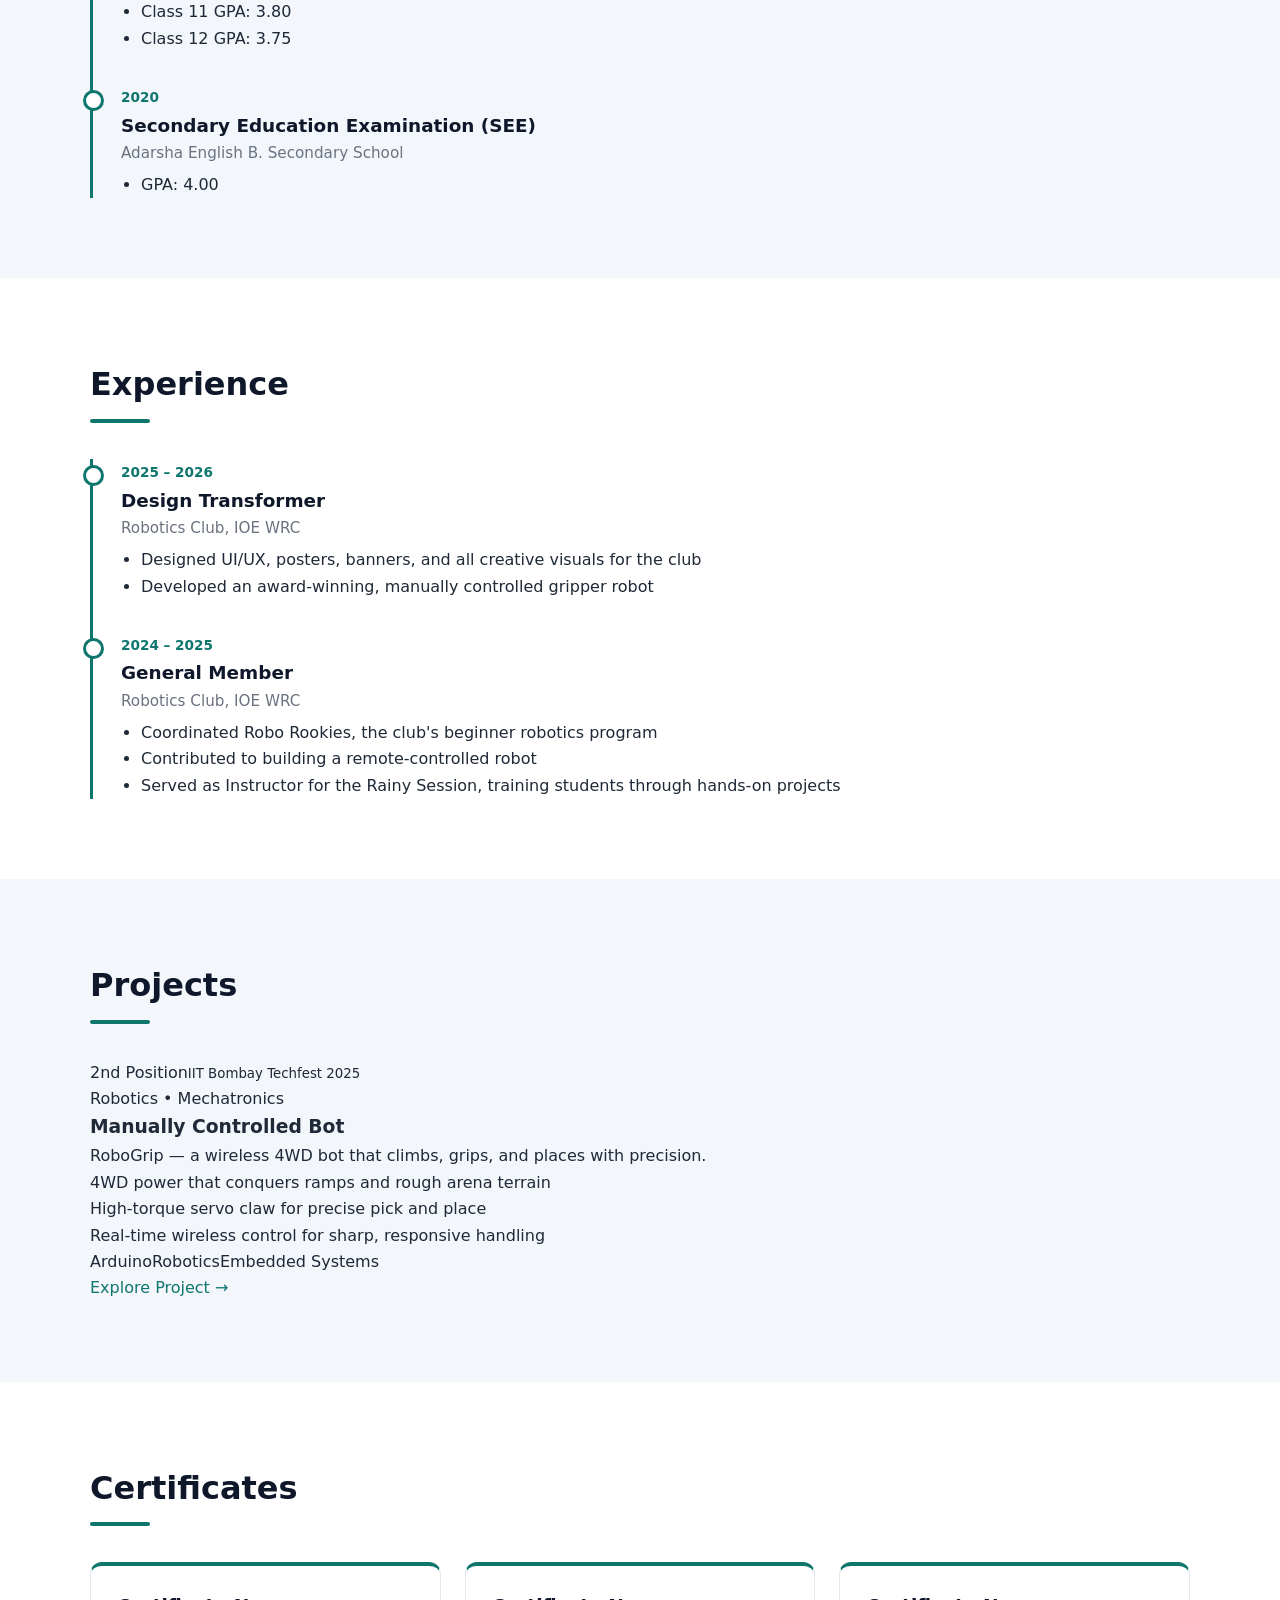
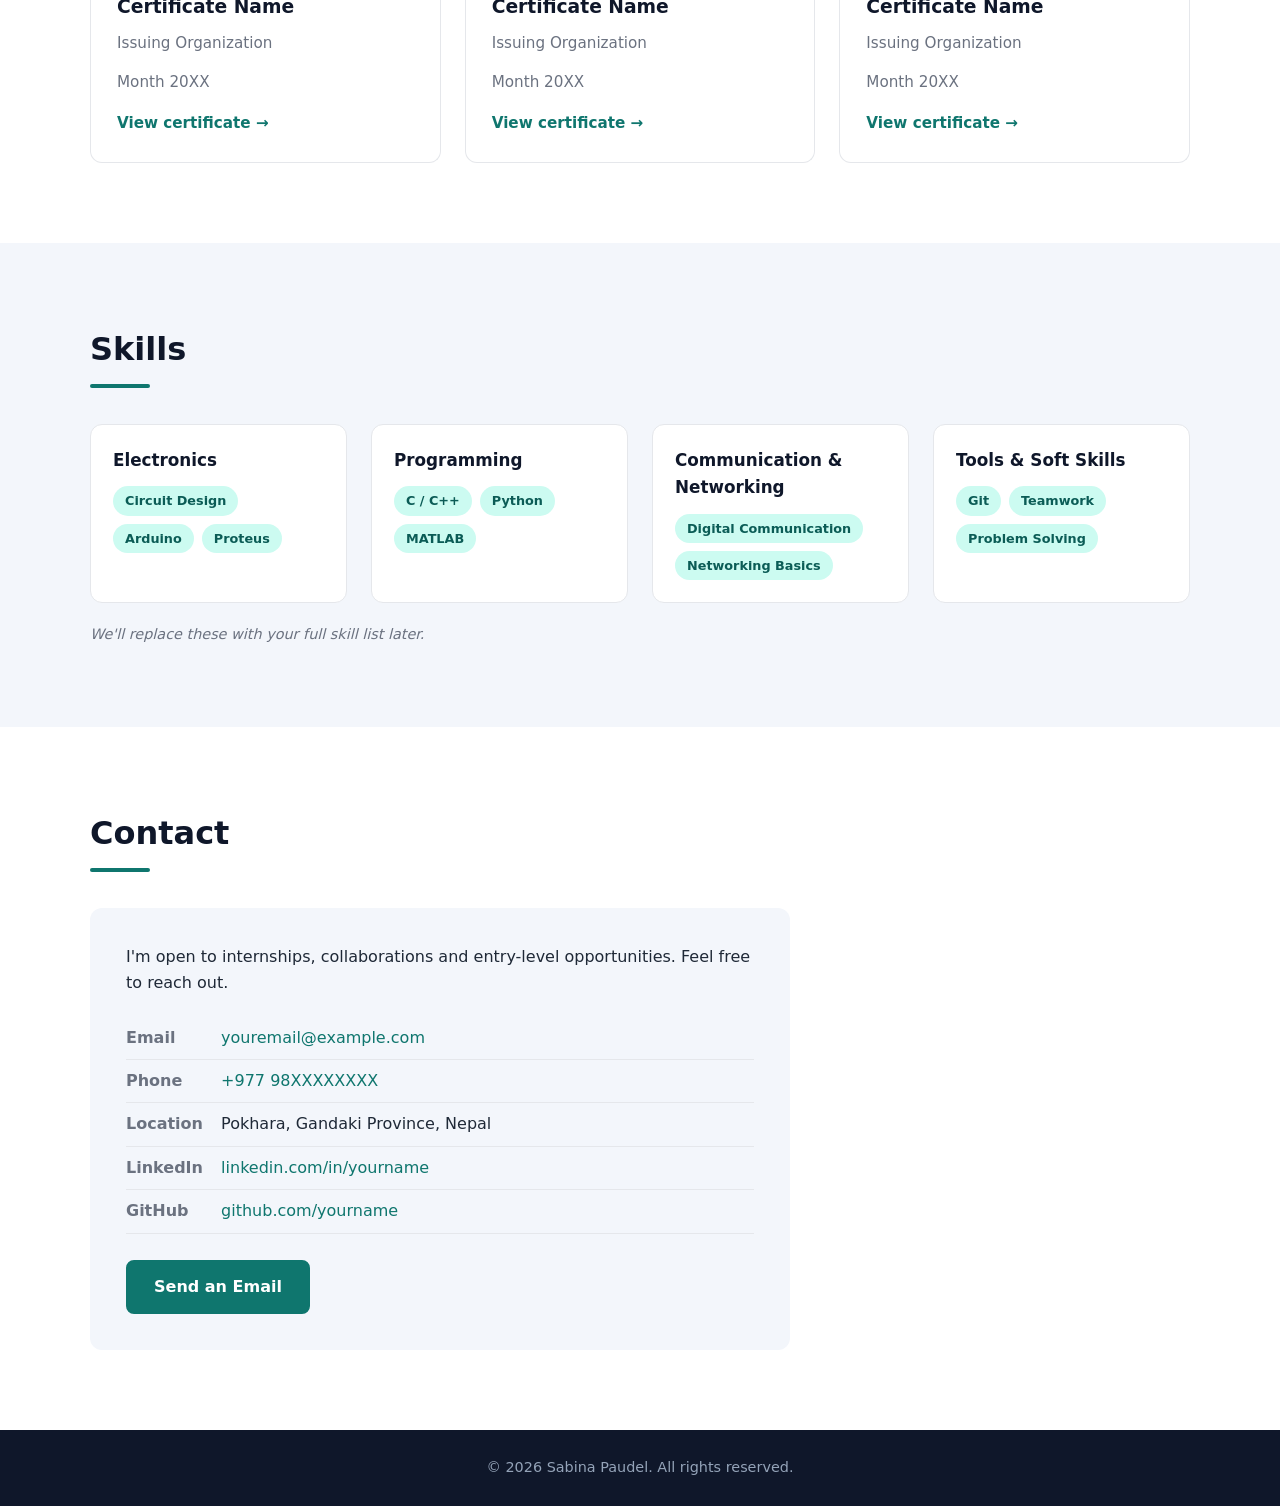
==== commit 6f781b56: "Update index.html" ====
--- a/index.html
+++ b/index.html
@@ -131,80 +131,31 @@
     </section>
 
     <!-- ===== PROJECTS ===== -->
-       <section id="projects" class="section alt">
+         <section id="projects" class="section alt">
+      <link href="https://fonts.googleapis.com/css2?family=Sora:wght@600;700;800&display=swap" rel="stylesheet" />
       <div class="container">
         <h2 class="section-title">Projects</h2>
-        <div class="cards projects-grid">
-
-          <!-- Project 1 -->
-          <article class="card project-card">
-            <!-- To add a photo later, replace the whole line below with: <div class="project-img"><img src="robogrip.jpg" alt="RoboGrip robot" /></div> -->
-            <div class="project-img placeholder">Project photo coming soon</div>
-            <div class="project-body">
-              <span class="badge">2nd Position &bull; IIT Bombay Techfest 2025</span>
-              <h3>Manually Controlled Bot</h3>
-              <p class="subtitle">RoboGrip &ndash; Wireless 4WD Pick &amp; Place Bot</p>
-              <ul class="highlights">
-                <li>4WD drive for ramps and rough arena terrain</li>
-                <li>High-torque servo claw for precise pick and place</li>
-                <li>Real-time wireless control for responsive handling</li>
-              </ul>
-              <div class="tags"><span>Arduino</span><span>Robotics</span><span>Embedded Systems</span></div>
-              <button class="link-btn" onclick="document.getElementById('project1').showModal()">View details &rarr;</button>
-            </div>
-          </article>
-
-        </div>
-
-        <!-- Project 1 details (opens when "View details" is clicked) -->
-        <dialog id="project1" class="modal">
-          <button class="modal-close" aria-label="Close" onclick="this.closest('dialog').close()">&times;</button>
-          <div class="modal-body">
-            <span class="badge">2nd Position &bull; IIT Bombay Techfest 2025</span>
-            <h3>Manually Controlled Bot</h3>
-            <p class="subtitle">RoboGrip &ndash; Wireless 4WD Pick &amp; Place Bot</p>
-            <p class="tagline">4WD Mobility. Precision Grip. Wireless Control.</p>
-
-            <!-- To add a photo later, replace the whole line below with: <div class="project-img"><img src="robogrip.jpg" alt="RoboGrip robot" /></div> -->
-            <div class="project-img placeholder">Project photo coming soon</div>
-
-            <h4>Overview</h4>
-            <p>RoboGrip is a manually controlled, high-mobility robot engineered for precise object handling, obstacle navigation, and ramp climbing. It earned second position at IIT Bombay Techfest 2025.</p>
-
-            <h4>Key Features</h4>
-            <ul class="detail-list">
-              <li><strong>4WD mobility:</strong> Brushed motors provide strong traction and stability on challenging terrain, ramps, and inclined surfaces.</li>
-              <li><strong>Precision pick and place:</strong> A waterproof, high-torque servo drives a mechanical claw that grips, lifts, and places objects accurately.</li>
-              <li><strong>Wireless real-time control:</strong> A wireless transmitter and receiver give the operator responsive manual control.</li>
-              <li><strong>ESC motor control:</strong> Electronic Speed Controllers deliver smooth, proportional acceleration and direction changes.</li>
-              <li><strong>Competition-ready design:</strong> A compact build balances maneuverability, stability, and payload handling.</li>
-              <li><strong>High-power battery system:</strong> A LiPo/Li-ion battery system powers the motors, with regulated power for the control electronics.</li>
-              <li><strong>Arduino-based control:</strong> An Arduino coordinates the ESCs and servo, turning wireless commands into movement and gripping.</li>
-            </ul>
-
-            <h4>Core Mechanisms</h4>
-            <dl class="spec">
-              <dt>Mobility</dt><dd>Brushed motors with ESCs</dd>
-              <dt>Gripper</dt><dd>High-torque waterproof servo with mechanical claw</dd>
-              <dt>Control</dt><dd>Arduino with wireless transmitter and receiver</dd>
-              <dt>Power</dt><dd>LiPo/Li-ion battery with buck converter</dd>
-              <dt>Chassis</dt><dd>Compact, lightweight, modular mechanical frame</dd>
-            </dl>
-
-            <h4>Designed For</h4>
-            <div class="tags"><span>Pick &amp; Place Competitions</span><span>Ramp Climbing</span><span>Precision Maneuvering</span><span>Complex Arena Navigation</span><span>Real-Time Manual Control</span></div>
-
-            <h4>Engineering Focus</h4>
-            <p>This project combines embedded systems, wireless communication, motor control, mechanical design, and mechatronic integration in a single competition-ready platform. The main goal was to balance mobility, gripping precision, stability, and operator control.</p>
-          </div>
-        </dialog>
-
-        <script>
-          // Close a project window when the dark background is clicked
-          document.querySelectorAll('dialog.modal').forEach(function (d) {
-            d.addEventListener('click', function (e) { if (e.target === d) d.close(); });
-          });
-        </script>
+
+        <!-- Project 1 -->
+        <article class="pj-card">
+          <div class="pj-media">
+            <img src="robogrip.jpg" alt="RoboGrip, the manually controlled pick and place robot" loading="lazy" onerror="this.remove()" />
+            <span class="pj-ribbon">2nd Position<small>IIT Bombay Techfest 2025</small></span>
+          </div>
+          <div class="pj-body">
+            <p class="pj-kicker">Robotics &bull; Mechatronics</p>
+            <h3 class="pj-title">Manually Controlled Bot</h3>
+            <p class="pj-sub">RoboGrip &mdash; a wireless 4WD bot that climbs, grips, and places with precision.</p>
+            <ul class="pj-points">
+              <li>4WD power that conquers ramps and rough arena terrain</li>
+              <li>High-torque servo claw for precise pick and place</li>
+              <li>Real-time wireless control for sharp, responsive handling</li>
+            </ul>
+            <div class="pj-tags"><span>Arduino</span><span>Robotics</span><span>Embedded Systems</span></div>
+            <a href="project1.html" class="pj-btn">Explore Project <span>&rarr;</span></a>
+          </div>
+        </article>
+
       </div>
     </section>
 
--- a/style.css
+++ b/style.css
@@ -170,6 +170,60 @@
   .hero { padding: 60px 0; }
   .hero-inner { flex-direction: column-reverse; text-align: center; }
   .hero-actions { justify-content: center; }
+
+/* ===== Projects ===== */
+.projects-grid { grid-template-columns: repeat(auto-fill, minmax(300px, 380px)); }
+.card.project-card { padding: 0; overflow: hidden; display: flex; flex-direction: column; }
+.project-body { padding: 22px 24px 24px; display: flex; flex-direction: column; flex: 1; }
+.project-img { width: 100%; height: 200px; background: var(--bg-alt); }
+.project-img img { width: 100%; height: 100%; object-fit: cover; display: block; }
+.project-img.placeholder {
+  display: grid; place-items: center;
+  background: linear-gradient(135deg, #134e4a, #0f766e);
+  color: rgba(255, 255, 255, 0.75); font-size: 0.9rem; letter-spacing: 0.5px;
+}
+.badge {
+  display: inline-block; align-self: flex-start;
+  background: #fef3c7; color: #92400e;
+  padding: 4px 12px; border-radius: 999px;
+  font-size: 0.78rem; font-weight: 700; margin-bottom: 12px;
+}
+.subtitle { color: var(--primary); font-weight: 600; font-size: 0.95rem; margin-bottom: 12px !important; }
+.highlights { list-style: disc; padding-left: 20px; margin-bottom: 16px; font-size: 0.95rem; }
+.highlights li { margin-bottom: 4px; }
+.link-btn {
+  margin-top: auto; align-self: flex-start;
+  background: none; border: none; padding: 0; cursor: pointer;
+  color: var(--primary); font: inherit; font-weight: 600;
+}
+.link-btn:hover { text-decoration: underline; }
+
+/* ===== Project details window ===== */
+.modal {
+  border: none; border-radius: var(--radius); padding: 0;
+  width: min(780px, 94%); max-height: 90vh; margin: auto;
+  color: var(--text); background: #fff;
+}
+.modal::backdrop { background: rgba(15, 23, 42, 0.65); }
+.modal-close {
+  position: absolute; top: 10px; right: 14px; z-index: 2;
+  width: 36px; height: 36px; border-radius: 50%; border: none;
+  background: rgba(15, 23, 42, 0.8); color: #fff; font-size: 1.4rem; cursor: pointer;
+}
+.modal-body { padding: 30px 30px 34px; }
+.modal-body h3 { font-size: 1.6rem; color: var(--dark); margin-bottom: 4px; }
+.modal-body h4 { color: var(--dark); margin: 24px 0 8px; font-size: 1.05rem; }
+.modal-body .tagline { font-style: italic; color: var(--muted); margin-bottom: 18px; }
+.modal-body .project-img { border-radius: var(--radius); overflow: hidden; margin-bottom: 8px; height: 260px; }
+.detail-list { list-style: disc; padding-left: 20px; }
+.detail-list li { margin-bottom: 8px; }
+.spec { display: grid; grid-template-columns: 110px 1fr; gap: 8px 16px; }
+.spec dt { font-weight: 700; color: var(--primary-dark); }
+@media (max-width: 800px) {
+  .modal-body { padding: 24px 20px 28px; }
+  .spec { grid-template-columns: 1fr; gap: 2px; }
+  .spec dd { margin-bottom: 10px; }
+}
   .photo-placeholder, .hero-photo img { width: 180px; height: 180px; font-size: 3rem; }
   .about-grid { grid-template-columns: 1fr; }
   .section { padding: 60px 0; }
